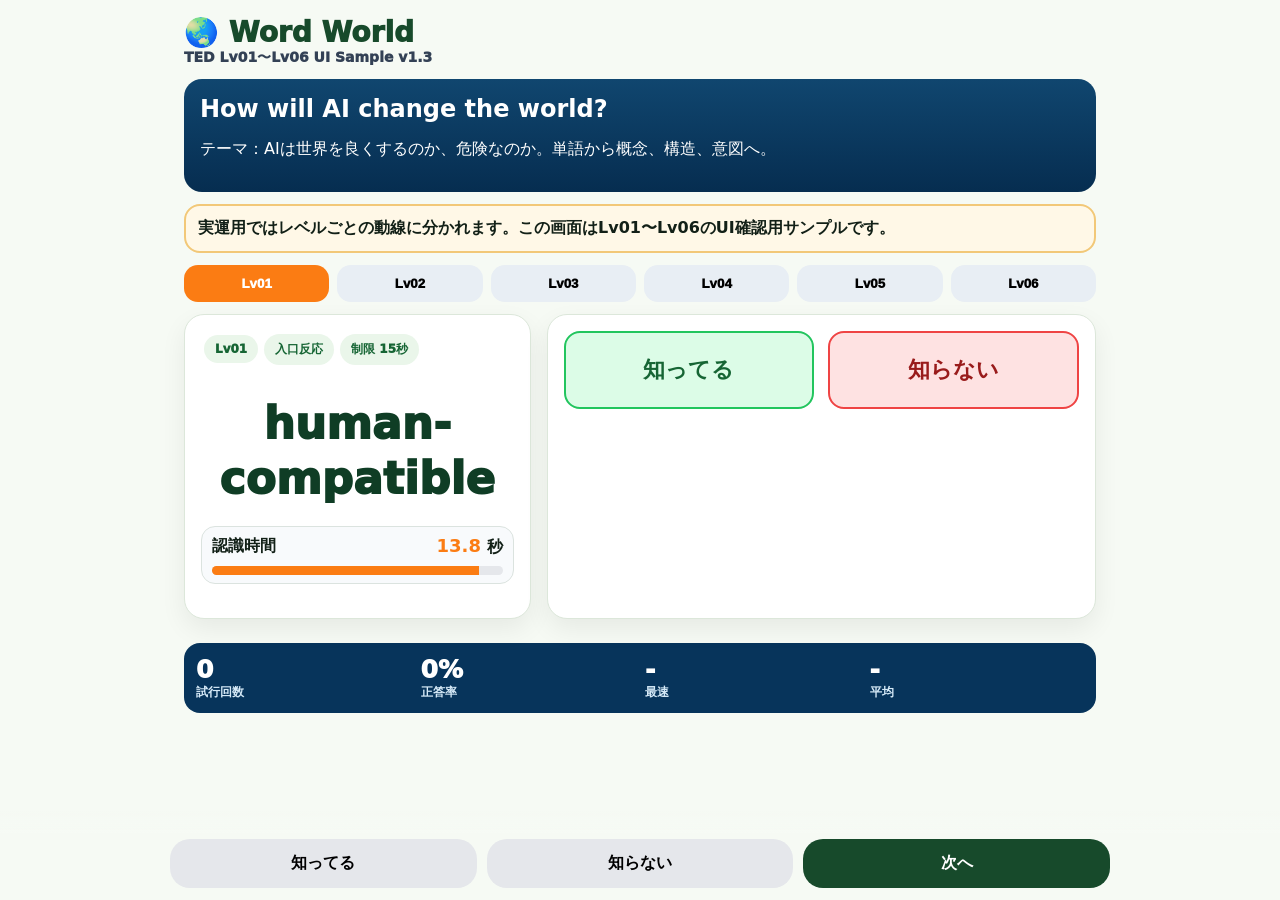
==== index.html @ 96c0c327 "Add files via upload" ====
<!doctype html>
<html lang="ja">
<head>
<meta charset="utf-8"><meta name="viewport" content="width=device-width,initial-scale=1">
<title>Word World TED UI v1.3</title>
<style>
*{box-sizing:border-box}body{margin:0;background:#f6faf4;color:#122017;font-family:system-ui,-apple-system,"Segoe UI",sans-serif}.app{max-width:940px;margin:auto;padding:16px 14px 90px}.logo{font-size:28px;font-weight:1000;color:#174a2b}.logo small{display:block;font-size:14px;color:#334155}.source{background:linear-gradient(#10466f,#062d50);color:white;border-radius:18px;padding:16px;margin:12px 0}.source h1{margin:0;font-size:24px}.route{background:#fff8e7;border:2px solid #f2c878;border-radius:16px;padding:12px;margin:12px 0;font-weight:900}.tabs{display:grid;grid-template-columns:repeat(6,1fr);gap:8px}.tab{border:0;border-radius:14px;padding:11px 4px;background:#e8eef4;font-weight:1000}.active{background:#fb7c13!important;color:white}.main{display:grid;grid-template-columns:38% 1fr;gap:16px}.card{background:white;border:1px solid #dce7da;border-radius:20px;padding:16px;margin:12px 0;box-shadow:0 10px 26px #0001}.badge{display:inline-block;border-radius:999px;background:#eaf6ea;color:#166534;padding:7px 11px;font-weight:1000;font-size:12px;margin:3px}.prompt{font-size:25px;font-weight:1000;line-height:1.25;color:#0f3d25;white-space:pre-line}.prompt.lv1{font-size:44px;text-align:center;margin:28px 0 20px}.question{font-size:22px;font-weight:1000;margin:10px 0}.question.hiddenTitle{display:none}.timer{background:#f8fafc;border:1px solid #dbe3df;border-radius:14px;padding:10px;margin-top:12px}.timer.lv1{max-width:360px;margin:0 auto 18px;padding:8px 10px}.timerTop{display:flex;justify-content:space-between;align-items:center;font-weight:1000}.timerTop b{font-size:22px;color:#fb7c13}.timer.lv1 .timerTop b{font-size:18px}.barOut{height:9px;background:#e5e7eb;border-radius:999px;overflow:hidden;margin-top:8px}.bar{height:100%;width:100%;background:#fb7c13}.choices{display:grid;gap:10px}.choices.lv1{grid-template-columns:1fr 1fr;gap:14px}.choice{border:2px solid #d8e7f7;border-radius:16px;background:#f8fbff;padding:14px;text-align:left;font-size:17px;font-weight:1000}.choices.lv1 .choice{text-align:center;font-size:22px;padding:22px}.choice.known{background:#dcfce7;border-color:#22c55e;color:#166534}.choice.unknown{background:#fee2e2;border-color:#ef4444;color:#991b1b}.correct{background:#dcfce7!important;border-color:#22c55e!important;color:#166534}.wrong{background:#fee2e2!important;border-color:#ef4444!important;color:#991b1b}.timeout{background:#fff7ed!important;border-color:#f97316!important;color:#9a3412!important}.arrow{text-align:center;background:#f8fff9;border:1px solid #cfe8d2;border-radius:16px;padding:14px;font-size:20px;font-weight:1000;margin-top:10px}.note{background:#fff8e7;border:2px solid #f2c878;border-radius:16px;padding:12px;font-weight:900;margin-top:10px}.unknownReasons{display:none;grid-template-columns:1fr;gap:8px;margin-top:10px}.unknownReasons.show{display:grid}.reasonBtn{border:2px solid #f2c878;border-radius:14px;background:#fff8e7;padding:11px;text-align:left;font-weight:1000}.result{display:none}.show{display:block}.dash{display:grid;grid-template-columns:repeat(4,1fr);gap:10px;background:#07345b;color:white;border-radius:16px;padding:12px;margin-top:12px}.big{font-size:25px;font-weight:1000}.lbl{font-size:12px;color:#d5e9f7;font-weight:900}.footer{position:fixed;bottom:0;left:0;right:0;background:linear-gradient(transparent,#f6faf4 25%);padding:28px 14px 12px}.nav{max-width:940px;margin:auto;display:grid;grid-template-columns:1fr 1fr 1fr;gap:10px}.nav button{border:0;border-radius:20px;padding:14px;font-weight:1000;font-size:16px}.primary{background:#174a2b;color:white}.secondary{background:#e5e7eb}@media(max-width:720px){.main{grid-template-columns:1fr}.tabs{grid-template-columns:repeat(3,1fr)}.dash{grid-template-columns:repeat(2,1fr)}.prompt.lv1{font-size:36px}.choices.lv1{grid-template-columns:1fr}}
</style></head><body><div class="app">
<div class="logo">🌏 Word World<small>TED Lv01〜Lv06 UI Sample v1.3</small></div>
<section class="source"><h1 id="title"></h1><p>テーマ：AIは世界を良くするのか、危険なのか。単語から概念、構造、意図へ。</p></section>
<div class="route">実運用ではレベルごとの動線に分かれます。この画面はLv01〜Lv06のUI確認用サンプルです。</div>
<div class="tabs" id="tabs"></div>
<div class="main">
<section class="card"><div id="levelBadge"></div><div class="prompt" id="prompt"></div><div class="timer" id="timerBox"><div class="timerTop"><span>認識時間</span><span><b id="remain">15.0</b> 秒</span></div><div class="barOut"><div class="bar" id="bar"></div></div></div></section>
<section class="card"><div class="question" id="question"></div><div class="choices" id="choices"></div><div class="unknownReasons" id="unknownReasons"><button class="reasonBtn" data-reason="first_seen">見たことない</button><button class="reasonBtn" data-reason="forgotten">忘れた</button><button class="reasonBtn" data-reason="misunderstood">勘違いした</button><button class="reasonBtn" data-reason="no_memory">覚えた記憶がない</button><button class="reasonBtn" data-reason="context_unknown">文だと分からない</button></div><div class="result" id="result"><div class="arrow" id="arrow"></div><div class="note" id="note"></div></div></section>
</div>
<div class="dash"><div><div class="big" id="attempts">0</div><div class="lbl">試行回数</div></div><div><div class="big" id="rate">0%</div><div class="lbl">正答率</div></div><div><div class="big" id="best">-</div><div class="lbl">最速</div></div><div><div class="big" id="avg">-</div><div class="lbl">平均</div></div></div></div>
<div class="footer"><div class="nav"><button class="secondary" id="known">知ってる</button><button class="secondary" id="unknown">知らない</button><button class="primary" id="next">次へ</button></div></div>
<script>
let DATA,lv=0,logs=[],timer=null,t0=0,limit=15,lastUnknownAttempt=null;const E=x=>document.getElementById(x);
fetch('ted_lv_sample.json',{cache:'no-store'}).then(r=>r.json()).then(d=>{DATA=d;logs=JSON.parse(localStorage.ww_ted_logs_v13||'[]');init();render();dash()});
function init(){E('title').textContent=DATA.title;DATA.levels.forEach((x,i)=>{let b=document.createElement('button');b.className='tab';b.textContent=x.level;b.onclick=()=>{lv=i;render()};E('tabs').appendChild(b)});E('next').onclick=()=>{lv=(lv+1)%DATA.levels.length;render()};E('known').onclick=()=>quickKnown();E('unknown').onclick=()=>quickUnknown();document.querySelectorAll('.reasonBtn').forEach(b=>b.onclick=()=>setUnknownReason(b.dataset.reason,b.textContent))}
function itemKey(){let x=DATA.levels[lv];return x.level+'::'+x.prompt}
function attemptCountForCurrent(){let k=itemKey();return logs.filter(x=>x.itemKey===k).length}
function render(){let x=DATA.levels[lv],isLv1=x.level==='Lv01';[...document.querySelectorAll('.tab')].forEach((b,i)=>b.classList.toggle('active',i===lv));E('levelBadge').innerHTML='<span class="badge">'+x.level+'</span><span class="badge">'+x.name+'</span><span class="badge">制限 '+x.targetSec+'秒</span>';E('prompt').textContent=x.prompt;E('prompt').classList.toggle('lv1',isLv1);E('timerBox').classList.toggle('lv1',isLv1);E('question').textContent=x.question;E('question').classList.toggle('hiddenTitle',isLv1);E('choices').innerHTML='';E('choices').classList.toggle('lv1',isLv1);E('unknownReasons').classList.remove('show');x.choices.forEach(c=>{let b=document.createElement('button');b.className='choice';if(isLv1&&c==='知ってる')b.classList.add('known');if(isLv1&&c==='知らない')b.classList.add('unknown');b.textContent=c;b.onclick=()=>choose(c,b);E('choices').appendChild(b)});E('result').classList.remove('show');start()}
function start(){if(timer)clearInterval(timer);t0=Date.now();limit=DATA.levels[lv].targetSec||15;timer=setInterval(()=>{let s=(Date.now()-t0)/1000,r=Math.max(0,limit-s),p=Math.max(0,r/limit*100);E('remain').textContent=r.toFixed(1);E('bar').style.width=p+'%';E('bar').style.background=p>50?'#fb7c13':p>20?'#facc15':'#ef4444';if(r<=0)clearInterval(timer)},100)}
function finish(){let s=(Date.now()-t0)/1000;if(timer)clearInterval(timer);return +s.toFixed(2)}
function quickKnown(){choose('知ってる', [...E('choices').children].find(b=>b.textContent==='知ってる') || E('known'))}
function quickUnknown(){choose('知らない', [...E('choices').children].find(b=>b.textContent==='知らない') || E('unknown'))}
function choose(c,btn){let x=DATA.levels[lv],sec=finish(),n=attemptCountForCurrent()+1,isUnknown=c==='知らない',ok=c===x.answer,timeout=sec>x.targetSec;if(btn&&btn.classList){btn.classList.add(isUnknown?'wrong':'correct')}[...E('choices').children].forEach(b=>b.disabled=true);if(isUnknown){let rec={itemKey:itemKey(),attemptNumber:n,level:x.level,response:'unknown',unknownFlag:true,unknownType:n===1?'baseline':'needs_reason',responseTimeSec:sec,timestamp:new Date().toISOString(),prompt:x.prompt};logs.push(rec);lastUnknownAttempt=logs.length-1;E('arrow').textContent='未学習として記録しました。';if(n===1){E('note').textContent='ここから覚えていきましょう。'}else{E('note').textContent='理由を選んでください。';E('unknownReasons').classList.add('show')}E('result').classList.add('show');save();dash();return}
[...E('choices').children].forEach(b=>{if(b.textContent===x.answer)b.classList.add('correct')});if(timeout){btn.classList.add('timeout')}else if(!ok){btn.classList.add('wrong')}else{btn.classList.add('correct')}let finalOk=ok&&!timeout;logs.push({itemKey:itemKey(),attemptNumber:n,level:x.level,response:c,accuracy:finalOk,rawAccuracy:ok,timeout:timeout,responseTimeSec:sec,timestamp:new Date().toISOString(),prompt:x.prompt});E('arrow').textContent=x.arrow;E('note').textContent=timeout?'もう一歩。 タイムリミット以内に瞬間的に反応する。':(ok?'OK。 '+x.note:'もう一歩。 '+x.note);E('result').classList.add('show');save();dash()}
function setUnknownReason(code,label){if(lastUnknownAttempt!==null){logs[lastUnknownAttempt].unknownType=code;logs[lastUnknownAttempt].unknownReasonLabel=label;save()}E('unknownReasons').classList.remove('show');E('note').textContent='「'+label+'」として記録しました。';dash()}
function save(){localStorage.ww_ted_logs_v13=JSON.stringify(logs)}
function dash(){let judged=logs.filter(x=>'accuracy'in x),acc=judged.filter(x=>x.accuracy===true).length,ts=logs.map(x=>x.responseTimeSec).filter(x=>typeof x==='number');E('attempts').textContent=logs.length;E('rate').textContent=judged.length?Math.round(acc/judged.length*100)+'%':'0%';E('best').textContent=ts.length?Math.min(...ts).toFixed(2)+'秒':'-';E('avg').textContent=ts.length?(ts.reduce((a,b)=>a+b,0)/ts.length).toFixed(2)+'秒':'-'}
</script></body></html>
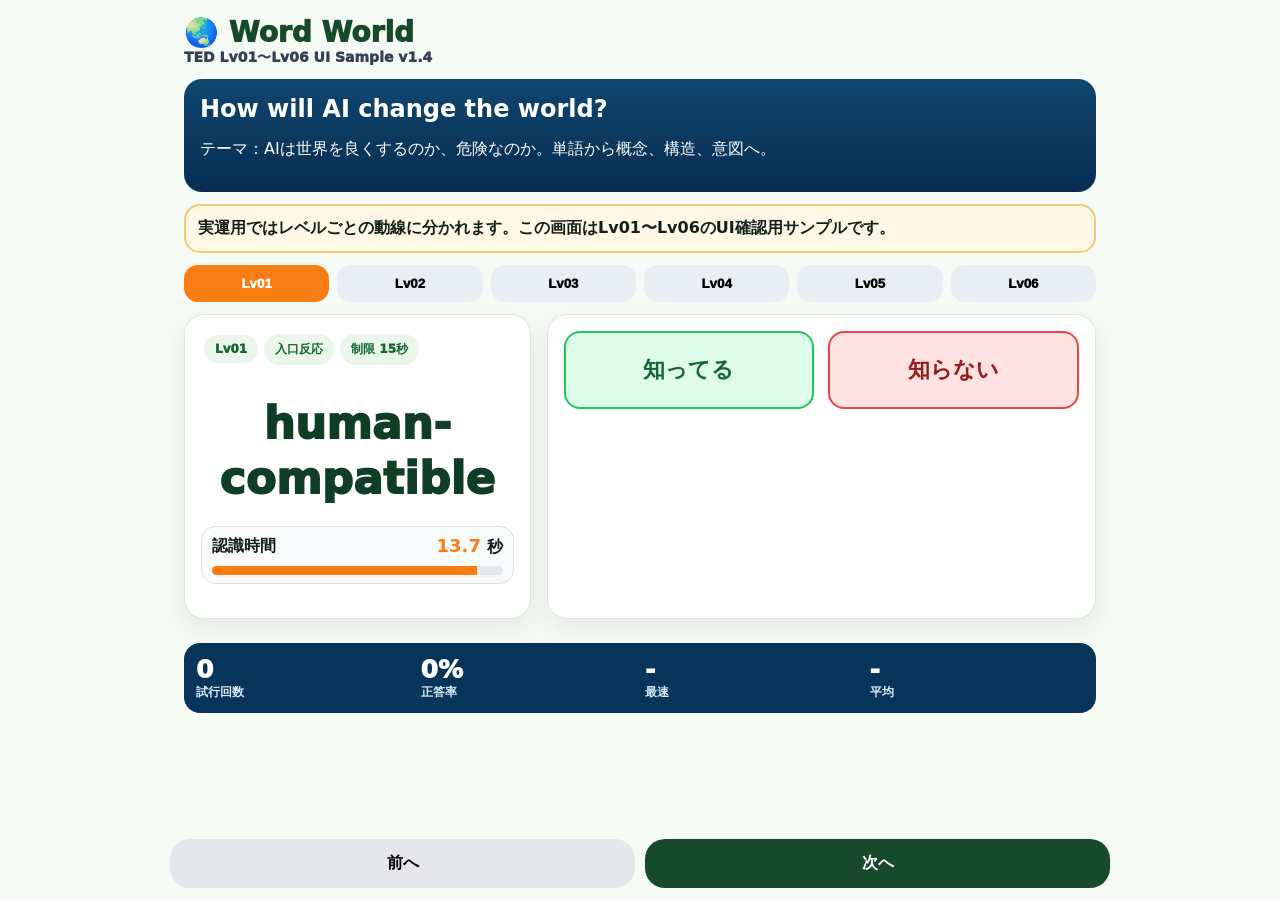
==== commit e1fb6ee9: "Add files via upload" ====
--- a/index.html
+++ b/index.html
@@ -2,11 +2,11 @@
 <html lang="ja">
 <head>
 <meta charset="utf-8"><meta name="viewport" content="width=device-width,initial-scale=1">
-<title>Word World TED UI v1.3</title>
+<title>Word World TED UI v1.4</title>
 <style>
-*{box-sizing:border-box}body{margin:0;background:#f6faf4;color:#122017;font-family:system-ui,-apple-system,"Segoe UI",sans-serif}.app{max-width:940px;margin:auto;padding:16px 14px 90px}.logo{font-size:28px;font-weight:1000;color:#174a2b}.logo small{display:block;font-size:14px;color:#334155}.source{background:linear-gradient(#10466f,#062d50);color:white;border-radius:18px;padding:16px;margin:12px 0}.source h1{margin:0;font-size:24px}.route{background:#fff8e7;border:2px solid #f2c878;border-radius:16px;padding:12px;margin:12px 0;font-weight:900}.tabs{display:grid;grid-template-columns:repeat(6,1fr);gap:8px}.tab{border:0;border-radius:14px;padding:11px 4px;background:#e8eef4;font-weight:1000}.active{background:#fb7c13!important;color:white}.main{display:grid;grid-template-columns:38% 1fr;gap:16px}.card{background:white;border:1px solid #dce7da;border-radius:20px;padding:16px;margin:12px 0;box-shadow:0 10px 26px #0001}.badge{display:inline-block;border-radius:999px;background:#eaf6ea;color:#166534;padding:7px 11px;font-weight:1000;font-size:12px;margin:3px}.prompt{font-size:25px;font-weight:1000;line-height:1.25;color:#0f3d25;white-space:pre-line}.prompt.lv1{font-size:44px;text-align:center;margin:28px 0 20px}.question{font-size:22px;font-weight:1000;margin:10px 0}.question.hiddenTitle{display:none}.timer{background:#f8fafc;border:1px solid #dbe3df;border-radius:14px;padding:10px;margin-top:12px}.timer.lv1{max-width:360px;margin:0 auto 18px;padding:8px 10px}.timerTop{display:flex;justify-content:space-between;align-items:center;font-weight:1000}.timerTop b{font-size:22px;color:#fb7c13}.timer.lv1 .timerTop b{font-size:18px}.barOut{height:9px;background:#e5e7eb;border-radius:999px;overflow:hidden;margin-top:8px}.bar{height:100%;width:100%;background:#fb7c13}.choices{display:grid;gap:10px}.choices.lv1{grid-template-columns:1fr 1fr;gap:14px}.choice{border:2px solid #d8e7f7;border-radius:16px;background:#f8fbff;padding:14px;text-align:left;font-size:17px;font-weight:1000}.choices.lv1 .choice{text-align:center;font-size:22px;padding:22px}.choice.known{background:#dcfce7;border-color:#22c55e;color:#166534}.choice.unknown{background:#fee2e2;border-color:#ef4444;color:#991b1b}.correct{background:#dcfce7!important;border-color:#22c55e!important;color:#166534}.wrong{background:#fee2e2!important;border-color:#ef4444!important;color:#991b1b}.timeout{background:#fff7ed!important;border-color:#f97316!important;color:#9a3412!important}.arrow{text-align:center;background:#f8fff9;border:1px solid #cfe8d2;border-radius:16px;padding:14px;font-size:20px;font-weight:1000;margin-top:10px}.note{background:#fff8e7;border:2px solid #f2c878;border-radius:16px;padding:12px;font-weight:900;margin-top:10px}.unknownReasons{display:none;grid-template-columns:1fr;gap:8px;margin-top:10px}.unknownReasons.show{display:grid}.reasonBtn{border:2px solid #f2c878;border-radius:14px;background:#fff8e7;padding:11px;text-align:left;font-weight:1000}.result{display:none}.show{display:block}.dash{display:grid;grid-template-columns:repeat(4,1fr);gap:10px;background:#07345b;color:white;border-radius:16px;padding:12px;margin-top:12px}.big{font-size:25px;font-weight:1000}.lbl{font-size:12px;color:#d5e9f7;font-weight:900}.footer{position:fixed;bottom:0;left:0;right:0;background:linear-gradient(transparent,#f6faf4 25%);padding:28px 14px 12px}.nav{max-width:940px;margin:auto;display:grid;grid-template-columns:1fr 1fr 1fr;gap:10px}.nav button{border:0;border-radius:20px;padding:14px;font-weight:1000;font-size:16px}.primary{background:#174a2b;color:white}.secondary{background:#e5e7eb}@media(max-width:720px){.main{grid-template-columns:1fr}.tabs{grid-template-columns:repeat(3,1fr)}.dash{grid-template-columns:repeat(2,1fr)}.prompt.lv1{font-size:36px}.choices.lv1{grid-template-columns:1fr}}
+*{box-sizing:border-box}body{margin:0;background:#f6faf4;color:#122017;font-family:system-ui,-apple-system,"Segoe UI",sans-serif}.app{max-width:940px;margin:auto;padding:16px 14px 90px}.logo{font-size:28px;font-weight:1000;color:#174a2b}.logo small{display:block;font-size:14px;color:#334155}.source{background:linear-gradient(#10466f,#062d50);color:white;border-radius:18px;padding:16px;margin:12px 0}.source h1{margin:0;font-size:24px}.route{background:#fff8e7;border:2px solid #f2c878;border-radius:16px;padding:12px;margin:12px 0;font-weight:900}.tabs{display:grid;grid-template-columns:repeat(6,1fr);gap:8px}.tab{border:0;border-radius:14px;padding:11px 4px;background:#e8eef4;font-weight:1000}.active{background:#fb7c13!important;color:white}.main{display:grid;grid-template-columns:38% 1fr;gap:16px}.card{background:white;border:1px solid #dce7da;border-radius:20px;padding:16px;margin:12px 0;box-shadow:0 10px 26px #0001}.badge{display:inline-block;border-radius:999px;background:#eaf6ea;color:#166534;padding:7px 11px;font-weight:1000;font-size:12px;margin:3px}.prompt{font-size:25px;font-weight:1000;line-height:1.25;color:#0f3d25;white-space:pre-line}.prompt.lv1{font-size:44px;text-align:center;margin:28px 0 20px}.question{font-size:22px;font-weight:1000;margin:10px 0}.question.hiddenTitle{display:none}.timer{background:#f8fafc;border:1px solid #dbe3df;border-radius:14px;padding:10px;margin-top:12px}.timer.lv1{max-width:360px;margin:0 auto 18px;padding:8px 10px}.timerTop{display:flex;justify-content:space-between;align-items:center;font-weight:1000}.timerTop b{font-size:22px;color:#fb7c13}.timer.lv1 .timerTop b{font-size:18px}.barOut{height:9px;background:#e5e7eb;border-radius:999px;overflow:hidden;margin-top:8px}.bar{height:100%;width:100%;background:#fb7c13}.choices{display:grid;gap:10px}.choices.lv1{grid-template-columns:1fr 1fr;gap:14px}.choice{border:2px solid #d8e7f7;border-radius:16px;background:#f8fbff;padding:14px;text-align:left;font-size:17px;font-weight:1000}.choices.lv1 .choice{text-align:center;font-size:22px;padding:22px}.choice.known{background:#dcfce7;border-color:#22c55e;color:#166534}.choice.unknown{background:#fee2e2;border-color:#ef4444;color:#991b1b}.correct{background:#dcfce7!important;border-color:#22c55e!important;color:#166534}.wrong{background:#fee2e2!important;border-color:#ef4444!important;color:#991b1b}.timeout{background:#fff7ed!important;border-color:#f97316!important;color:#9a3412!important}.arrow{text-align:center;background:#f8fff9;border:1px solid #cfe8d2;border-radius:16px;padding:14px;font-size:20px;font-weight:1000;margin-top:10px}.note{background:#fff8e7;border:2px solid #f2c878;border-radius:16px;padding:12px;font-weight:900;margin-top:10px}.unknownReasons{display:none;grid-template-columns:1fr;gap:8px;margin-top:10px}.unknownReasons.show{display:grid}.reasonBtn{border:2px solid #f2c878;border-radius:14px;background:#fff8e7;padding:11px;text-align:left;font-weight:1000}.result{display:none}.show{display:block}.dash{display:grid;grid-template-columns:repeat(4,1fr);gap:10px;background:#07345b;color:white;border-radius:16px;padding:12px;margin-top:12px}.big{font-size:25px;font-weight:1000}.lbl{font-size:12px;color:#d5e9f7;font-weight:900}.footer{position:fixed;bottom:0;left:0;right:0;background:linear-gradient(transparent,#f6faf4 25%);padding:28px 14px 12px}.nav{max-width:940px;margin:auto;display:grid;grid-template-columns:1fr 1fr;gap:10px}.nav button{border:0;border-radius:20px;padding:14px;font-weight:1000;font-size:16px}.primary{background:#174a2b;color:white}.secondary{background:#e5e7eb}@media(max-width:720px){.main{grid-template-columns:1fr}.tabs{grid-template-columns:repeat(3,1fr)}.dash{grid-template-columns:repeat(2,1fr)}.prompt.lv1{font-size:36px}.choices.lv1{grid-template-columns:1fr}}
 </style></head><body><div class="app">
-<div class="logo">🌏 Word World<small>TED Lv01〜Lv06 UI Sample v1.3</small></div>
+<div class="logo">🌏 Word World<small>TED Lv01〜Lv06 UI Sample v1.4</small></div>
 <section class="source"><h1 id="title"></h1><p>テーマ：AIは世界を良くするのか、危険なのか。単語から概念、構造、意図へ。</p></section>
 <div class="route">実運用ではレベルごとの動線に分かれます。この画面はLv01〜Lv06のUI確認用サンプルです。</div>
 <div class="tabs" id="tabs"></div>
@@ -15,11 +15,11 @@
 <section class="card"><div class="question" id="question"></div><div class="choices" id="choices"></div><div class="unknownReasons" id="unknownReasons"><button class="reasonBtn" data-reason="first_seen">見たことない</button><button class="reasonBtn" data-reason="forgotten">忘れた</button><button class="reasonBtn" data-reason="misunderstood">勘違いした</button><button class="reasonBtn" data-reason="no_memory">覚えた記憶がない</button><button class="reasonBtn" data-reason="context_unknown">文だと分からない</button></div><div class="result" id="result"><div class="arrow" id="arrow"></div><div class="note" id="note"></div></div></section>
 </div>
 <div class="dash"><div><div class="big" id="attempts">0</div><div class="lbl">試行回数</div></div><div><div class="big" id="rate">0%</div><div class="lbl">正答率</div></div><div><div class="big" id="best">-</div><div class="lbl">最速</div></div><div><div class="big" id="avg">-</div><div class="lbl">平均</div></div></div></div>
-<div class="footer"><div class="nav"><button class="secondary" id="known">知ってる</button><button class="secondary" id="unknown">知らない</button><button class="primary" id="next">次へ</button></div></div>
+<div class="footer"><div class="nav"><button class="secondary" id="prev">前へ</button><button class="primary" id="next">次へ</button></div></div>
 <script>
 let DATA,lv=0,logs=[],timer=null,t0=0,limit=15,lastUnknownAttempt=null;const E=x=>document.getElementById(x);
 fetch('ted_lv_sample.json',{cache:'no-store'}).then(r=>r.json()).then(d=>{DATA=d;logs=JSON.parse(localStorage.ww_ted_logs_v13||'[]');init();render();dash()});
-function init(){E('title').textContent=DATA.title;DATA.levels.forEach((x,i)=>{let b=document.createElement('button');b.className='tab';b.textContent=x.level;b.onclick=()=>{lv=i;render()};E('tabs').appendChild(b)});E('next').onclick=()=>{lv=(lv+1)%DATA.levels.length;render()};E('known').onclick=()=>quickKnown();E('unknown').onclick=()=>quickUnknown();document.querySelectorAll('.reasonBtn').forEach(b=>b.onclick=()=>setUnknownReason(b.dataset.reason,b.textContent))}
+function init(){E('title').textContent=DATA.title;DATA.levels.forEach((x,i)=>{let b=document.createElement('button');b.className='tab';b.textContent=x.level;b.onclick=()=>{lv=i;render()};E('tabs').appendChild(b)});E('next').onclick=()=>{lv=(lv+1)%DATA.levels.length;render()};E('prev').onclick=()=>{lv=(lv-1+DATA.levels.length)%DATA.levels.length;render()};document.querySelectorAll('.reasonBtn').forEach(b=>b.onclick=()=>setUnknownReason(b.dataset.reason,b.textContent))}
 function itemKey(){let x=DATA.levels[lv];return x.level+'::'+x.prompt}
 function attemptCountForCurrent(){let k=itemKey();return logs.filter(x=>x.itemKey===k).length}
 function render(){let x=DATA.levels[lv],isLv1=x.level==='Lv01';[...document.querySelectorAll('.tab')].forEach((b,i)=>b.classList.toggle('active',i===lv));E('levelBadge').innerHTML='<span class="badge">'+x.level+'</span><span class="badge">'+x.name+'</span><span class="badge">制限 '+x.targetSec+'秒</span>';E('prompt').textContent=x.prompt;E('prompt').classList.toggle('lv1',isLv1);E('timerBox').classList.toggle('lv1',isLv1);E('question').textContent=x.question;E('question').classList.toggle('hiddenTitle',isLv1);E('choices').innerHTML='';E('choices').classList.toggle('lv1',isLv1);E('unknownReasons').classList.remove('show');x.choices.forEach(c=>{let b=document.createElement('button');b.className='choice';if(isLv1&&c==='知ってる')b.classList.add('known');if(isLv1&&c==='知らない')b.classList.add('unknown');b.textContent=c;b.onclick=()=>choose(c,b);E('choices').appendChild(b)});E('result').classList.remove('show');start()}
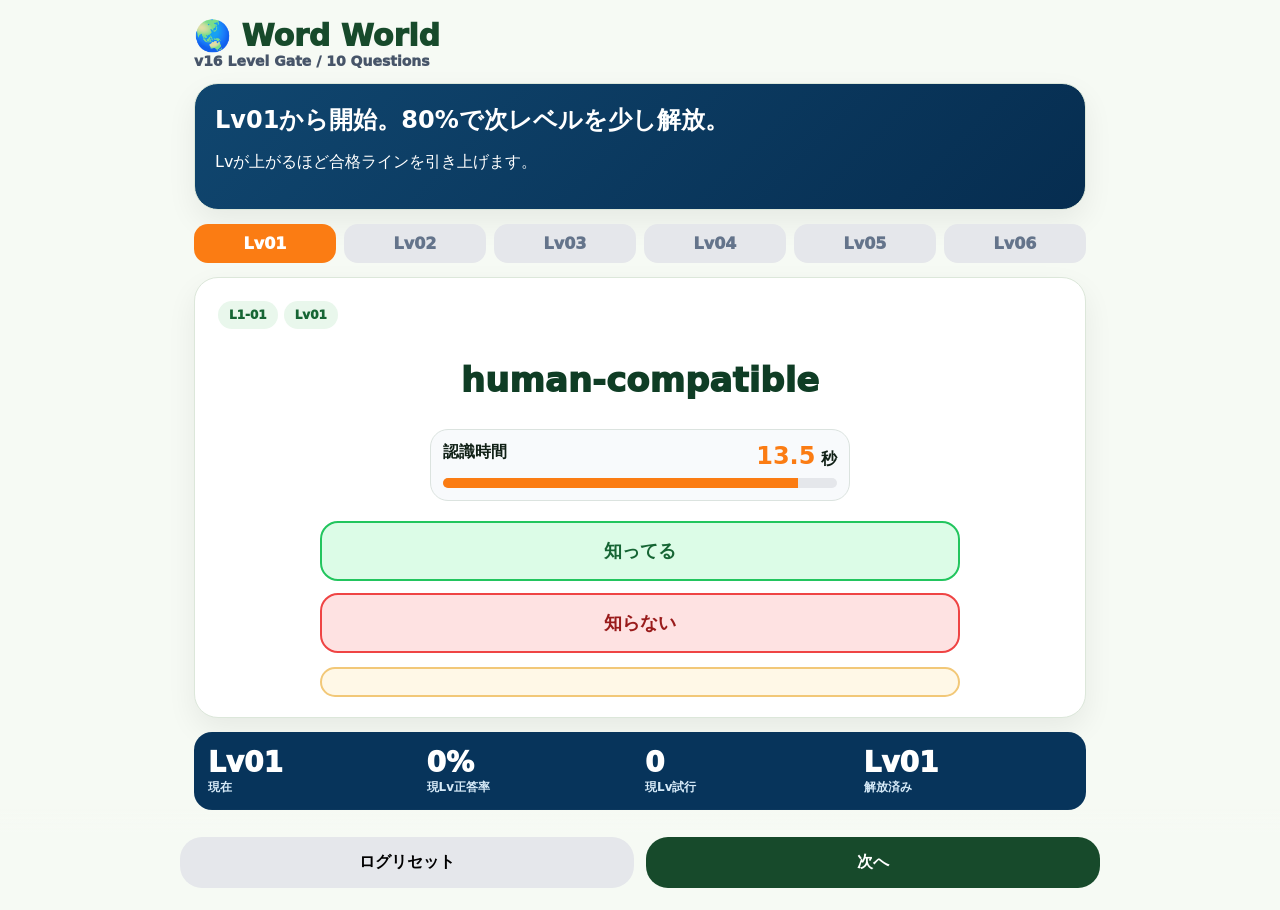
==== commit bfbbaf75: "Add files via upload" ====
--- a/index.html
+++ b/index.html
@@ -1,35 +1,36 @@
-<!doctype html>
-<html lang="ja">
-<head>
-<meta charset="utf-8"><meta name="viewport" content="width=device-width,initial-scale=1">
-<title>Word World TED UI v1.4</title>
+<!doctype html><html lang="ja"><head><meta charset="utf-8"><meta name="viewport" content="width=device-width,initial-scale=1">
+<title>Word World v16 Level Gate</title>
 <style>
-*{box-sizing:border-box}body{margin:0;background:#f6faf4;color:#122017;font-family:system-ui,-apple-system,"Segoe UI",sans-serif}.app{max-width:940px;margin:auto;padding:16px 14px 90px}.logo{font-size:28px;font-weight:1000;color:#174a2b}.logo small{display:block;font-size:14px;color:#334155}.source{background:linear-gradient(#10466f,#062d50);color:white;border-radius:18px;padding:16px;margin:12px 0}.source h1{margin:0;font-size:24px}.route{background:#fff8e7;border:2px solid #f2c878;border-radius:16px;padding:12px;margin:12px 0;font-weight:900}.tabs{display:grid;grid-template-columns:repeat(6,1fr);gap:8px}.tab{border:0;border-radius:14px;padding:11px 4px;background:#e8eef4;font-weight:1000}.active{background:#fb7c13!important;color:white}.main{display:grid;grid-template-columns:38% 1fr;gap:16px}.card{background:white;border:1px solid #dce7da;border-radius:20px;padding:16px;margin:12px 0;box-shadow:0 10px 26px #0001}.badge{display:inline-block;border-radius:999px;background:#eaf6ea;color:#166534;padding:7px 11px;font-weight:1000;font-size:12px;margin:3px}.prompt{font-size:25px;font-weight:1000;line-height:1.25;color:#0f3d25;white-space:pre-line}.prompt.lv1{font-size:44px;text-align:center;margin:28px 0 20px}.question{font-size:22px;font-weight:1000;margin:10px 0}.question.hiddenTitle{display:none}.timer{background:#f8fafc;border:1px solid #dbe3df;border-radius:14px;padding:10px;margin-top:12px}.timer.lv1{max-width:360px;margin:0 auto 18px;padding:8px 10px}.timerTop{display:flex;justify-content:space-between;align-items:center;font-weight:1000}.timerTop b{font-size:22px;color:#fb7c13}.timer.lv1 .timerTop b{font-size:18px}.barOut{height:9px;background:#e5e7eb;border-radius:999px;overflow:hidden;margin-top:8px}.bar{height:100%;width:100%;background:#fb7c13}.choices{display:grid;gap:10px}.choices.lv1{grid-template-columns:1fr 1fr;gap:14px}.choice{border:2px solid #d8e7f7;border-radius:16px;background:#f8fbff;padding:14px;text-align:left;font-size:17px;font-weight:1000}.choices.lv1 .choice{text-align:center;font-size:22px;padding:22px}.choice.known{background:#dcfce7;border-color:#22c55e;color:#166534}.choice.unknown{background:#fee2e2;border-color:#ef4444;color:#991b1b}.correct{background:#dcfce7!important;border-color:#22c55e!important;color:#166534}.wrong{background:#fee2e2!important;border-color:#ef4444!important;color:#991b1b}.timeout{background:#fff7ed!important;border-color:#f97316!important;color:#9a3412!important}.arrow{text-align:center;background:#f8fff9;border:1px solid #cfe8d2;border-radius:16px;padding:14px;font-size:20px;font-weight:1000;margin-top:10px}.note{background:#fff8e7;border:2px solid #f2c878;border-radius:16px;padding:12px;font-weight:900;margin-top:10px}.unknownReasons{display:none;grid-template-columns:1fr;gap:8px;margin-top:10px}.unknownReasons.show{display:grid}.reasonBtn{border:2px solid #f2c878;border-radius:14px;background:#fff8e7;padding:11px;text-align:left;font-weight:1000}.result{display:none}.show{display:block}.dash{display:grid;grid-template-columns:repeat(4,1fr);gap:10px;background:#07345b;color:white;border-radius:16px;padding:12px;margin-top:12px}.big{font-size:25px;font-weight:1000}.lbl{font-size:12px;color:#d5e9f7;font-weight:900}.footer{position:fixed;bottom:0;left:0;right:0;background:linear-gradient(transparent,#f6faf4 25%);padding:28px 14px 12px}.nav{max-width:940px;margin:auto;display:grid;grid-template-columns:1fr 1fr;gap:10px}.nav button{border:0;border-radius:20px;padding:14px;font-weight:1000;font-size:16px}.primary{background:#174a2b;color:white}.secondary{background:#e5e7eb}@media(max-width:720px){.main{grid-template-columns:1fr}.tabs{grid-template-columns:repeat(3,1fr)}.dash{grid-template-columns:repeat(2,1fr)}.prompt.lv1{font-size:36px}.choices.lv1{grid-template-columns:1fr}}
+*{box-sizing:border-box}body{margin:0;background:#f6faf4;color:#102016;font-family:system-ui,-apple-system,"Segoe UI",sans-serif}.app{max-width:920px;margin:auto;padding:18px 14px 100px}.logo{font-size:30px;font-weight:1000;color:#174a2b}.logo small{display:block;font-size:14px;color:#475569}.card{background:white;border:1px solid #dce7da;border-radius:24px;padding:20px;margin:14px 0;box-shadow:0 12px 30px #0001}.hero{background:linear-gradient(135deg,#10466f,#062d50);color:white}.hero h1{margin:0;font-size:24px}.pill{display:inline-block;border-radius:999px;background:#e9f7ec;color:#166534;padding:7px 11px;font-weight:1000;font-size:12px;margin:3px}.levelbar{display:grid;grid-template-columns:repeat(6,1fr);gap:8px;margin:12px 0}.level{border-radius:14px;background:#e5e7eb;padding:10px;text-align:center;font-weight:1000;color:#64748b}.level.open{background:#dcfce7;color:#166534}.level.active{background:#fb7c13;color:white}.prompt{font-size:34px;font-weight:1000;text-align:center;color:#0f3d25;margin:28px 0;line-height:1.2}.timer{max-width:420px;margin:0 auto 20px;background:#f8fafc;border:1px solid #dbe3df;border-radius:18px;padding:12px}.timerTop{display:flex;justify-content:space-between;font-weight:1000}.timerTop b{font-size:24px;color:#fb7c13}.barOut{height:10px;background:#e5e7eb;border-radius:999px;overflow:hidden;margin-top:8px}.bar{height:100%;width:100%;background:#fb7c13}.choices{display:grid;gap:12px;max-width:640px;margin:auto}.btn{border:2px solid #d8e7f7;border-radius:18px;background:#f8fbff;padding:16px;font-size:18px;font-weight:1000;text-align:left}.known{background:#dcfce7;border-color:#22c55e;color:#166534;text-align:center}.unknown{background:#fee2e2;border-color:#ef4444;color:#991b1b;text-align:center}.correct{background:#dcfce7!important;border-color:#22c55e!important}.wrong{background:#fee2e2!important;border-color:#ef4444!important}.timeout{background:#fff7ed!important;border-color:#f97316!important;color:#9a3412!important}.note{max-width:640px;margin:14px auto 0;background:#fff8e7;border:2px solid #f2c878;border-radius:18px;padding:13px;font-weight:900}.dash{display:grid;grid-template-columns:repeat(4,1fr);gap:10px;background:#07345b;color:white;border-radius:18px;padding:14px}.big{font-size:28px;font-weight:1000}.lbl{font-size:12px;color:#d5e9f7;font-weight:900}.modal{display:none;position:fixed;inset:0;background:#0008;align-items:center;justify-content:center;padding:18px;z-index:10}.modal.show{display:flex}.box{background:white;border-radius:24px;max-width:520px;width:100%;padding:20px}.reason{display:block;width:100%;border:2px solid #d8e7f7;background:#f8fbff;border-radius:16px;padding:14px;margin:8px 0;text-align:left;font-weight:1000}.footer{position:fixed;bottom:0;left:0;right:0;background:linear-gradient(transparent,#f6faf4 25%);padding:28px 14px 12px}.nav{max-width:920px;margin:auto;display:grid;grid-template-columns:1fr 1fr;gap:12px}.nav button{border:0;border-radius:22px;padding:15px;font-weight:1000;font-size:16px}.secondary{background:#e5e7eb}.primary{background:#174a2b;color:white}@media(max-width:720px){.levelbar{grid-template-columns:repeat(3,1fr)}.prompt{font-size:27px}.dash{grid-template-columns:repeat(2,1fr)}}
 </style></head><body><div class="app">
-<div class="logo">🌏 Word World<small>TED Lv01〜Lv06 UI Sample v1.4</small></div>
-<section class="source"><h1 id="title"></h1><p>テーマ：AIは世界を良くするのか、危険なのか。単語から概念、構造、意図へ。</p></section>
-<div class="route">実運用ではレベルごとの動線に分かれます。この画面はLv01〜Lv06のUI確認用サンプルです。</div>
-<div class="tabs" id="tabs"></div>
-<div class="main">
-<section class="card"><div id="levelBadge"></div><div class="prompt" id="prompt"></div><div class="timer" id="timerBox"><div class="timerTop"><span>認識時間</span><span><b id="remain">15.0</b> 秒</span></div><div class="barOut"><div class="bar" id="bar"></div></div></div></section>
-<section class="card"><div class="question" id="question"></div><div class="choices" id="choices"></div><div class="unknownReasons" id="unknownReasons"><button class="reasonBtn" data-reason="first_seen">見たことない</button><button class="reasonBtn" data-reason="forgotten">忘れた</button><button class="reasonBtn" data-reason="misunderstood">勘違いした</button><button class="reasonBtn" data-reason="no_memory">覚えた記憶がない</button><button class="reasonBtn" data-reason="context_unknown">文だと分からない</button></div><div class="result" id="result"><div class="arrow" id="arrow"></div><div class="note" id="note"></div></div></section>
+<div class="logo">🌏 Word World<small>v16 Level Gate / 10 Questions</small></div>
+<section class="card hero"><h1>Lv01から開始。80%で次レベルを少し解放。</h1><p>Lvが上がるほど合格ラインを引き上げます。</p></section>
+<div class="levelbar" id="levelbar"></div>
+<section class="card"><div id="meta"></div><div class="prompt" id="prompt"></div><div class="timer"><div class="timerTop"><span>認識時間</span><span><b id="remain">15.0</b> 秒</span></div><div class="barOut"><div class="bar" id="bar"></div></div></div><div class="choices" id="choices"></div><div class="note" id="note"></div></section>
+<div class="dash"><div><div class="big" id="curLv">Lv01</div><div class="lbl">現在</div></div><div><div class="big" id="rate">0%</div><div class="lbl">現Lv正答率</div></div><div><div class="big" id="done">0</div><div class="lbl">現Lv試行</div></div><div><div class="big" id="open">Lv01</div><div class="lbl">解放済み</div></div></div>
 </div>
-<div class="dash"><div><div class="big" id="attempts">0</div><div class="lbl">試行回数</div></div><div><div class="big" id="rate">0%</div><div class="lbl">正答率</div></div><div><div class="big" id="best">-</div><div class="lbl">最速</div></div><div><div class="big" id="avg">-</div><div class="lbl">平均</div></div></div></div>
-<div class="footer"><div class="nav"><button class="secondary" id="prev">前へ</button><button class="primary" id="next">次へ</button></div></div>
+<div class="modal" id="modal"><div class="box"><h2>知らない理由</h2><p>2回目以降なので理由も記録します。</p><button class="reason" data-r="first_seen">初めて見る</button><button class="reason" data-r="forgotten">完全に忘れていた</button><button class="reason" data-r="misunderstood">勘違いしていた</button><button class="reason" data-r="no_memory">覚えた記憶がない</button><button class="reason" data-r="context_unknown">文脈だと分からない</button></div></div>
+<div class="footer"><div class="nav"><button class="secondary" id="reset">ログリセット</button><button class="primary" id="next">次へ</button></div></div>
 <script>
-let DATA,lv=0,logs=[],timer=null,t0=0,limit=15,lastUnknownAttempt=null;const E=x=>document.getElementById(x);
-fetch('ted_lv_sample.json',{cache:'no-store'}).then(r=>r.json()).then(d=>{DATA=d;logs=JSON.parse(localStorage.ww_ted_logs_v13||'[]');init();render();dash()});
-function init(){E('title').textContent=DATA.title;DATA.levels.forEach((x,i)=>{let b=document.createElement('button');b.className='tab';b.textContent=x.level;b.onclick=()=>{lv=i;render()};E('tabs').appendChild(b)});E('next').onclick=()=>{lv=(lv+1)%DATA.levels.length;render()};E('prev').onclick=()=>{lv=(lv-1+DATA.levels.length)%DATA.levels.length;render()};document.querySelectorAll('.reasonBtn').forEach(b=>b.onclick=()=>setUnknownReason(b.dataset.reason,b.textContent))}
-function itemKey(){let x=DATA.levels[lv];return x.level+'::'+x.prompt}
-function attemptCountForCurrent(){let k=itemKey();return logs.filter(x=>x.itemKey===k).length}
-function render(){let x=DATA.levels[lv],isLv1=x.level==='Lv01';[...document.querySelectorAll('.tab')].forEach((b,i)=>b.classList.toggle('active',i===lv));E('levelBadge').innerHTML='<span class="badge">'+x.level+'</span><span class="badge">'+x.name+'</span><span class="badge">制限 '+x.targetSec+'秒</span>';E('prompt').textContent=x.prompt;E('prompt').classList.toggle('lv1',isLv1);E('timerBox').classList.toggle('lv1',isLv1);E('question').textContent=x.question;E('question').classList.toggle('hiddenTitle',isLv1);E('choices').innerHTML='';E('choices').classList.toggle('lv1',isLv1);E('unknownReasons').classList.remove('show');x.choices.forEach(c=>{let b=document.createElement('button');b.className='choice';if(isLv1&&c==='知ってる')b.classList.add('known');if(isLv1&&c==='知らない')b.classList.add('unknown');b.textContent=c;b.onclick=()=>choose(c,b);E('choices').appendChild(b)});E('result').classList.remove('show');start()}
-function start(){if(timer)clearInterval(timer);t0=Date.now();limit=DATA.levels[lv].targetSec||15;timer=setInterval(()=>{let s=(Date.now()-t0)/1000,r=Math.max(0,limit-s),p=Math.max(0,r/limit*100);E('remain').textContent=r.toFixed(1);E('bar').style.width=p+'%';E('bar').style.background=p>50?'#fb7c13':p>20?'#facc15':'#ef4444';if(r<=0)clearInterval(timer)},100)}
-function finish(){let s=(Date.now()-t0)/1000;if(timer)clearInterval(timer);return +s.toFixed(2)}
-function quickKnown(){choose('知ってる', [...E('choices').children].find(b=>b.textContent==='知ってる') || E('known'))}
-function quickUnknown(){choose('知らない', [...E('choices').children].find(b=>b.textContent==='知らない') || E('unknown'))}
-function choose(c,btn){let x=DATA.levels[lv],sec=finish(),n=attemptCountForCurrent()+1,isUnknown=c==='知らない',ok=c===x.answer,timeout=sec>x.targetSec;if(btn&&btn.classList){btn.classList.add(isUnknown?'wrong':'correct')}[...E('choices').children].forEach(b=>b.disabled=true);if(isUnknown){let rec={itemKey:itemKey(),attemptNumber:n,level:x.level,response:'unknown',unknownFlag:true,unknownType:n===1?'baseline':'needs_reason',responseTimeSec:sec,timestamp:new Date().toISOString(),prompt:x.prompt};logs.push(rec);lastUnknownAttempt=logs.length-1;E('arrow').textContent='未学習として記録しました。';if(n===1){E('note').textContent='ここから覚えていきましょう。'}else{E('note').textContent='理由を選んでください。';E('unknownReasons').classList.add('show')}E('result').classList.add('show');save();dash();return}
-[...E('choices').children].forEach(b=>{if(b.textContent===x.answer)b.classList.add('correct')});if(timeout){btn.classList.add('timeout')}else if(!ok){btn.classList.add('wrong')}else{btn.classList.add('correct')}let finalOk=ok&&!timeout;logs.push({itemKey:itemKey(),attemptNumber:n,level:x.level,response:c,accuracy:finalOk,rawAccuracy:ok,timeout:timeout,responseTimeSec:sec,timestamp:new Date().toISOString(),prompt:x.prompt});E('arrow').textContent=x.arrow;E('note').textContent=timeout?'もう一歩。 タイムリミット以内に瞬間的に反応する。':(ok?'OK。 '+x.note:'もう一歩。 '+x.note);E('result').classList.add('show');save();dash()}
-function setUnknownReason(code,label){if(lastUnknownAttempt!==null){logs[lastUnknownAttempt].unknownType=code;logs[lastUnknownAttempt].unknownReasonLabel=label;save()}E('unknownReasons').classList.remove('show');E('note').textContent='「'+label+'」として記録しました。';dash()}
-function save(){localStorage.ww_ted_logs_v13=JSON.stringify(logs)}
-function dash(){let judged=logs.filter(x=>'accuracy'in x),acc=judged.filter(x=>x.accuracy===true).length,ts=logs.map(x=>x.responseTimeSec).filter(x=>typeof x==='number');E('attempts').textContent=logs.length;E('rate').textContent=judged.length?Math.round(acc/judged.length*100)+'%':'0%';E('best').textContent=ts.length?Math.min(...ts).toFixed(2)+'秒':'-';E('avg').textContent=ts.length?(ts.reduce((a,b)=>a+b,0)/ts.length).toFixed(2)+'秒':'-'}
+let DATA,items=[],logs=[],idxByLevel={},activeLevel=1,unlocked=1,timer=null,t0=0,limit=15,pending=null;
+const E=x=>document.getElementById(x);
+fetch('items.json',{cache:'no-store'}).then(r=>r.json()).then(d=>{DATA=d;items=d.items;logs=JSON.parse(localStorage.ww16logs||'[]');unlocked=+localStorage.ww16unlocked||1;activeLevel=+localStorage.ww16active||1;bind();render();});
+function bind(){E('next').onclick=next;E('reset').onclick=()=>{localStorage.clear();logs=[];unlocked=1;activeLevel=1;render()};document.querySelectorAll('.reason').forEach(b=>b.onclick=()=>setReason(b.dataset.r,b.textContent))}
+function levelItems(l){return items.filter(x=>x.level===l)}
+function levelLogs(l){return logs.filter(x=>x.level===l)}
+function stats(l){let ls=levelLogs(l).filter(x=>'pass' in x), ok=ls.filter(x=>x.pass).length;return {n:ls.length,ok,rate:ls.length?Math.round(ok/ls.length*100):0}}
+function evaluateUnlock(){for(let l=1;l<=6;l++){let g=DATA.config.gates[String(l)],s=stats(l);if(s.n>=g.minAttempts && s.rate>=g.unlockRate && unlocked<l+1){unlocked=Math.min(6,l+1)}}localStorage.ww16unlocked=unlocked}
+function currentItem(){let arr=levelItems(activeLevel);let used=idxByLevel[activeLevel]||0;return arr[used%arr.length]}
+function renderBar(){let h='';for(let l=1;l<=6;l++){let cls='level '+(l<=unlocked?'open ':'')+(l===activeLevel?'active':'');h+=`<div class="${cls}">Lv0${l}</div>`}E('levelbar').innerHTML=h}
+function render(){evaluateUnlock();if(activeLevel>unlocked)activeLevel=unlocked;localStorage.ww16active=activeLevel;renderBar();let it=currentItem();E('meta').innerHTML=`<span class="pill">${it.id}</span><span class="pill">Lv0${it.level}</span>`;E('prompt').textContent=it.prompt;E('note').textContent='';drawChoices(it);dash();start()}
+function drawChoices(it){let box=E('choices');box.innerHTML='';if(it.type==='known'){[['known','知ってる'],['unknown','知らない']].forEach(([c,t])=>{let b=document.createElement('button');b.className='btn '+c;b.textContent=t;b.onclick=()=>answerKnown(c);box.appendChild(b)})}else{it.choices.forEach((c,i)=>{let b=document.createElement('button');b.className='btn';b.textContent=c;b.onclick=()=>answerChoice(i,b);box.appendChild(b)})}}
+function start(){if(timer)clearInterval(timer);t0=Date.now();timer=setInterval(()=>{let s=(Date.now()-t0)/1000,r=Math.max(0,limit-s),p=Math.max(0,r/limit*100);E('remain').textContent=r.toFixed(1);E('bar').style.width=p+'%';E('bar').style.background=p>50?'#fb7c13':p>20?'#facc15':'#ef4444';if(r<=0)clearInterval(timer)},100)}
+function sec(){let s=(Date.now()-t0)/1000;if(timer)clearInterval(timer);return +s.toFixed(2)}
+function attemptNo(it){return logs.filter(x=>x.itemId===it.id).length+1}
+function answerKnown(resp){let it=currentItem(),t=sec(),n=attemptNo(it);let rec={itemId:it.id,level:it.level,prompt:it.prompt,attemptNumber:n,response:resp,responseTimeSec:t,timestamp:new Date().toISOString()};if(resp==='unknown'){rec.unknownFlag=true;rec.unknownType=n===1?'baseline':'needs_reason';rec.pass=false}else{rec.pass=t<=limit}logs.push(rec);pending=logs.length-1;save();if(resp==='unknown'&&n>1){E('modal').classList.add('show');E('note').textContent='理由を選んでください。'}else{E('note').textContent=resp==='unknown'?'未学習として記録しました。ここから覚えていきましょう。':(t<=limit?'記録しました。':'もう一歩。タイムリミット以内に瞬間的に反応する。')}dash()}
+function answerChoice(i,b){let it=currentItem(),t=sec(),ok=i===it.answer,pass=ok&&t<=limit;[...E('choices').children].forEach((x,n)=>{x.disabled=true;if(n===it.answer)x.classList.add('correct')});if(!ok)b.classList.add('wrong');if(ok&&t>limit)b.classList.add('timeout');logs.push({itemId:it.id,level:it.level,prompt:it.prompt,attemptNumber:attemptNo(it),response:i,accuracy:ok,pass,responseTimeSec:t,timestamp:new Date().toISOString()});save();E('note').textContent=pass?'OK。次へ進みましょう。':(t>limit?'もう一歩。タイムリミット以内に瞬間的に反応する。':'もう一歩。');dash()}
+function setReason(code,label){if(pending!=null){logs[pending].unknownType=code;logs[pending].unknownReasonLabel=label;save()}E('modal').classList.remove('show');E('note').textContent='「'+label+'」として記録しました。'}
+function next(){idxByLevel[activeLevel]=(idxByLevel[activeLevel]||0)+1;evaluateUnlock();let s=stats(activeLevel),g=DATA.config.gates[String(activeLevel)];if(unlocked>activeLevel && s.n>=g.minAttempts && s.rate>=g.unlockRate){activeLevel++}render()}
+function save(){localStorage.ww16logs=JSON.stringify(logs);localStorage.ww16unlocked=unlocked;localStorage.ww16active=activeLevel}
+function dash(){let s=stats(activeLevel);E('curLv').textContent='Lv0'+activeLevel;E('rate').textContent=s.rate+'%';E('done').textContent=s.n;E('open').textContent='Lv0'+unlocked}
 </script></body></html>
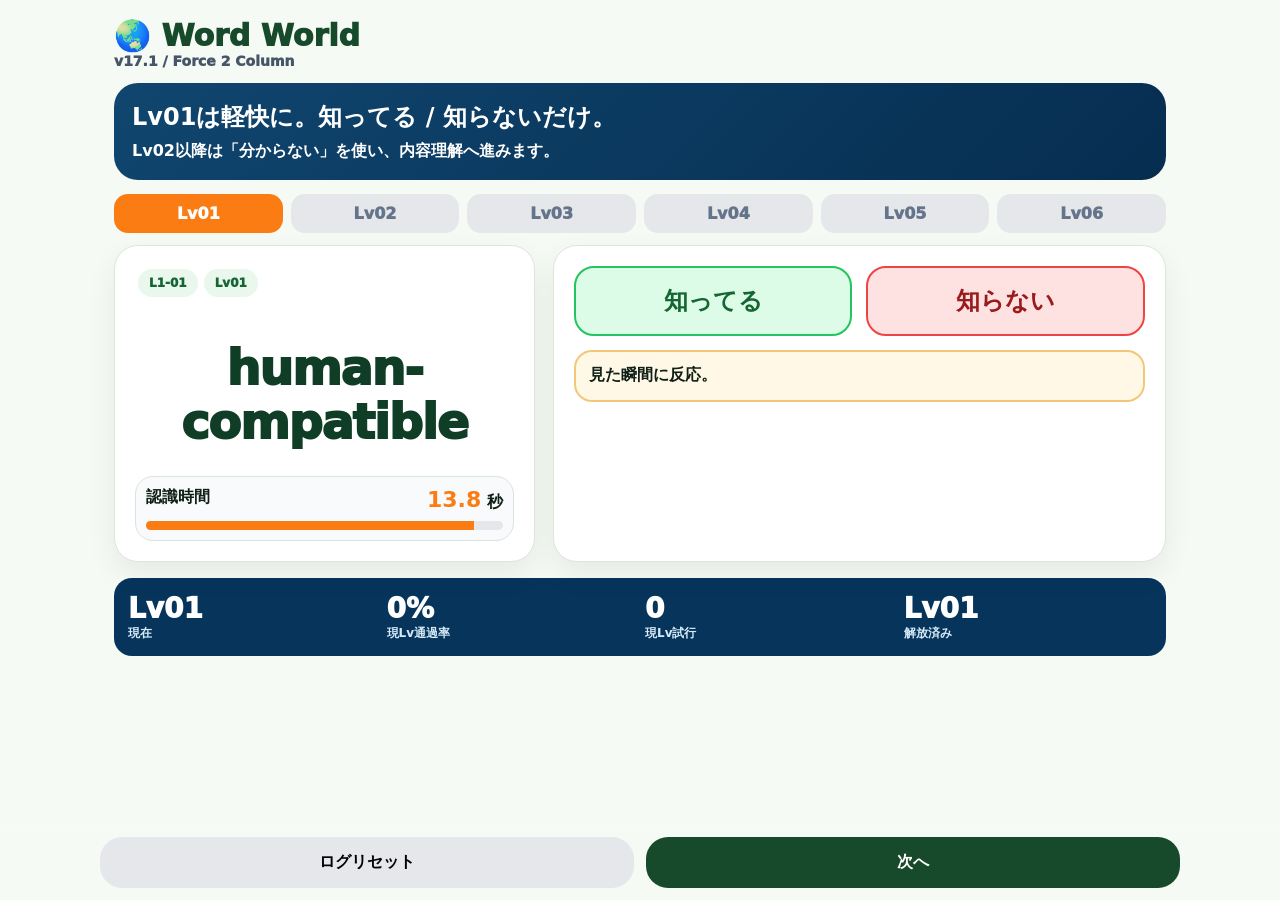
==== commit e9bacebd: "Add files via upload" ====
--- a/index.html
+++ b/index.html
@@ -1,36 +1,129 @@
-<!doctype html><html lang="ja"><head><meta charset="utf-8"><meta name="viewport" content="width=device-width,initial-scale=1">
-<title>Word World v16 Level Gate</title>
+<!doctype html>
+<html lang="ja">
+<head>
+<meta charset="utf-8">
+<meta name="viewport" content="width=device-width,initial-scale=1">
+<title>Word World v17.1</title>
 <style>
-*{box-sizing:border-box}body{margin:0;background:#f6faf4;color:#102016;font-family:system-ui,-apple-system,"Segoe UI",sans-serif}.app{max-width:920px;margin:auto;padding:18px 14px 100px}.logo{font-size:30px;font-weight:1000;color:#174a2b}.logo small{display:block;font-size:14px;color:#475569}.card{background:white;border:1px solid #dce7da;border-radius:24px;padding:20px;margin:14px 0;box-shadow:0 12px 30px #0001}.hero{background:linear-gradient(135deg,#10466f,#062d50);color:white}.hero h1{margin:0;font-size:24px}.pill{display:inline-block;border-radius:999px;background:#e9f7ec;color:#166534;padding:7px 11px;font-weight:1000;font-size:12px;margin:3px}.levelbar{display:grid;grid-template-columns:repeat(6,1fr);gap:8px;margin:12px 0}.level{border-radius:14px;background:#e5e7eb;padding:10px;text-align:center;font-weight:1000;color:#64748b}.level.open{background:#dcfce7;color:#166534}.level.active{background:#fb7c13;color:white}.prompt{font-size:34px;font-weight:1000;text-align:center;color:#0f3d25;margin:28px 0;line-height:1.2}.timer{max-width:420px;margin:0 auto 20px;background:#f8fafc;border:1px solid #dbe3df;border-radius:18px;padding:12px}.timerTop{display:flex;justify-content:space-between;font-weight:1000}.timerTop b{font-size:24px;color:#fb7c13}.barOut{height:10px;background:#e5e7eb;border-radius:999px;overflow:hidden;margin-top:8px}.bar{height:100%;width:100%;background:#fb7c13}.choices{display:grid;gap:12px;max-width:640px;margin:auto}.btn{border:2px solid #d8e7f7;border-radius:18px;background:#f8fbff;padding:16px;font-size:18px;font-weight:1000;text-align:left}.known{background:#dcfce7;border-color:#22c55e;color:#166534;text-align:center}.unknown{background:#fee2e2;border-color:#ef4444;color:#991b1b;text-align:center}.correct{background:#dcfce7!important;border-color:#22c55e!important}.wrong{background:#fee2e2!important;border-color:#ef4444!important}.timeout{background:#fff7ed!important;border-color:#f97316!important;color:#9a3412!important}.note{max-width:640px;margin:14px auto 0;background:#fff8e7;border:2px solid #f2c878;border-radius:18px;padding:13px;font-weight:900}.dash{display:grid;grid-template-columns:repeat(4,1fr);gap:10px;background:#07345b;color:white;border-radius:18px;padding:14px}.big{font-size:28px;font-weight:1000}.lbl{font-size:12px;color:#d5e9f7;font-weight:900}.modal{display:none;position:fixed;inset:0;background:#0008;align-items:center;justify-content:center;padding:18px;z-index:10}.modal.show{display:flex}.box{background:white;border-radius:24px;max-width:520px;width:100%;padding:20px}.reason{display:block;width:100%;border:2px solid #d8e7f7;background:#f8fbff;border-radius:16px;padding:14px;margin:8px 0;text-align:left;font-weight:1000}.footer{position:fixed;bottom:0;left:0;right:0;background:linear-gradient(transparent,#f6faf4 25%);padding:28px 14px 12px}.nav{max-width:920px;margin:auto;display:grid;grid-template-columns:1fr 1fr;gap:12px}.nav button{border:0;border-radius:22px;padding:15px;font-weight:1000;font-size:16px}.secondary{background:#e5e7eb}.primary{background:#174a2b;color:white}@media(max-width:720px){.levelbar{grid-template-columns:repeat(3,1fr)}.prompt{font-size:27px}.dash{grid-template-columns:repeat(2,1fr)}}
-</style></head><body><div class="app">
-<div class="logo">🌏 Word World<small>v16 Level Gate / 10 Questions</small></div>
-<section class="card hero"><h1>Lv01から開始。80%で次レベルを少し解放。</h1><p>Lvが上がるほど合格ラインを引き上げます。</p></section>
-<div class="levelbar" id="levelbar"></div>
-<section class="card"><div id="meta"></div><div class="prompt" id="prompt"></div><div class="timer"><div class="timerTop"><span>認識時間</span><span><b id="remain">15.0</b> 秒</span></div><div class="barOut"><div class="bar" id="bar"></div></div></div><div class="choices" id="choices"></div><div class="note" id="note"></div></section>
-<div class="dash"><div><div class="big" id="curLv">Lv01</div><div class="lbl">現在</div></div><div><div class="big" id="rate">0%</div><div class="lbl">現Lv正答率</div></div><div><div class="big" id="done">0</div><div class="lbl">現Lv試行</div></div><div><div class="big" id="open">Lv01</div><div class="lbl">解放済み</div></div></div>
+*{box-sizing:border-box}
+body{margin:0;background:#f6faf4;color:#102016;font-family:system-ui,-apple-system,"Segoe UI",sans-serif}
+.app{max-width:1080px;margin:auto;padding:18px 14px 92px}
+.logo{font-size:30px;font-weight:1000;color:#174a2b}
+.logo small{display:block;font-size:14px;color:#475569}
+.hero{background:linear-gradient(135deg,#10466f,#062d50);color:white;border-radius:24px;padding:18px;margin:14px 0}
+.hero h1{margin:0;font-size:24px}
+.hero p{margin:8px 0 0;font-weight:800}
+.levelbar{display:grid;grid-template-columns:repeat(6,1fr);gap:8px;margin:12px 0}
+.level{border-radius:14px;background:#e5e7eb;padding:10px;text-align:center;font-weight:1000;color:#64748b}
+.level.open{background:#dcfce7;color:#166534}
+.level.active{background:#fb7c13;color:white}
+.grid{display:grid;grid-template-columns:40% 1fr;gap:18px;align-items:stretch}
+.card{background:white;border:1px solid #dce7da;border-radius:24px;padding:20px;box-shadow:0 12px 30px #0001}
+.pill{display:inline-block;border-radius:999px;background:#e9f7ec;color:#166534;padding:7px 11px;font-weight:1000;font-size:12px;margin:3px}
+.prompt{font-size:48px;font-weight:1000;text-align:center;color:#0f3d25;margin:42px 0 26px;line-height:1.12;letter-spacing:-.03em}
+.prompt.deep{font-size:26px;text-align:left;margin:28px 0;letter-spacing:0}
+.timer{background:#f8fafc;border:1px solid #dbe3df;border-radius:18px;padding:10px;margin-top:12px}
+.timerTop{display:flex;justify-content:space-between;font-weight:1000}
+.timerTop b{font-size:22px;color:#fb7c13}
+.barOut{height:9px;background:#e5e7eb;border-radius:999px;overflow:hidden;margin-top:8px}
+.bar{height:100%;width:100%;background:#fb7c13}
+.actions{display:grid;grid-template-columns:1fr 1fr;gap:14px}
+.btn{border:2px solid #d8e7f7;border-radius:20px;background:#f8fbff;padding:17px;font-size:19px;font-weight:1000;text-align:left;cursor:pointer}
+.known{background:#dcfce7;border-color:#22c55e;color:#166534;text-align:center;font-size:24px}
+.unknown{background:#fee2e2;border-color:#ef4444;color:#991b1b;text-align:center;font-size:24px}
+.dontknow{background:#fff8e7;border-color:#f2c878;color:#92400e;text-align:center}
+.correct{background:#dcfce7!important;border-color:#22c55e!important}
+.wrong{background:#fee2e2!important;border-color:#ef4444!important}
+.timeout{background:#fff7ed!important;border-color:#f97316!important;color:#9a3412!important}
+.note{background:#fff8e7;border:2px solid #f2c878;border-radius:18px;padding:13px;font-weight:900;margin-top:14px;min-height:52px}
+.dash{display:grid;grid-template-columns:repeat(4,1fr);gap:10px;background:#07345b;color:white;border-radius:18px;padding:14px;margin-top:16px}
+.big{font-size:28px;font-weight:1000}
+.lbl{font-size:12px;color:#d5e9f7;font-weight:900}
+.modal{display:none;position:fixed;inset:0;background:#0008;align-items:center;justify-content:center;padding:18px;z-index:10}
+.modal.show{display:flex}
+.box{background:white;border-radius:24px;max-width:520px;width:100%;padding:20px}
+.reason{display:block;width:100%;border:2px solid #d8e7f7;background:#f8fbff;border-radius:16px;padding:14px;margin:8px 0;text-align:left;font-weight:1000}
+.toast{position:fixed;left:50%;bottom:90px;transform:translateX(-50%);background:#102016;color:white;border-radius:999px;padding:11px 18px;font-weight:1000;opacity:0;transition:.2s;pointer-events:none}
+.toast.show{opacity:1}
+.footer{position:fixed;bottom:0;left:0;right:0;background:linear-gradient(transparent,#f6faf4 25%);padding:28px 14px 12px}
+.nav{max-width:1080px;margin:auto;display:grid;grid-template-columns:1fr 1fr;gap:12px}
+.nav button{border:0;border-radius:22px;padding:15px;font-weight:1000;font-size:16px}
+.secondary{background:#e5e7eb}.primary{background:#174a2b;color:white}
+@media(max-width:820px){
+.grid{grid-template-columns:44% 56%;gap:10px}
+.levelbar{grid-template-columns:repeat(3,1fr)}
+.actions{grid-template-columns:1fr;gap:10px}
+.prompt{font-size:30px;margin:28px 0 18px}
+.prompt.deep{font-size:18px}
+.card{padding:14px;border-radius:18px}
+.btn{font-size:16px;padding:13px}
+.known,.unknown{font-size:18px}
+.dash{grid-template-columns:repeat(2,1fr)}
+.hero h1{font-size:20px}
+}
+@media(max-width:430px){
+.app{padding-left:8px;padding-right:8px}
+.grid{grid-template-columns:43% 57%;gap:8px}
+.prompt{font-size:26px}
+.timerTop{font-size:12px}
+.timerTop b{font-size:16px}
+.btn{font-size:15px;padding:12px 10px}
+.known,.unknown{font-size:17px}
+}
+</style>
+</head>
+<body>
+<div class="app">
+  <div class="logo">🌏 Word World<small>v17.1 / Force 2 Column</small></div>
+  <section class="hero">
+    <h1>Lv01は軽快に。知ってる / 知らないだけ。</h1>
+    <p>Lv02以降は「分からない」を使い、内容理解へ進みます。</p>
+  </section>
+  <div class="levelbar" id="levelbar"></div>
+  <div class="grid">
+    <section class="card">
+      <div id="meta"></div>
+      <div class="prompt" id="prompt">Loading...</div>
+      <div class="timer"><div class="timerTop"><span>認識時間</span><span><b id="remain">15.0</b> 秒</span></div><div class="barOut"><div class="bar" id="bar"></div></div></div>
+    </section>
+    <section class="card">
+      <div class="actions" id="choices"></div>
+      <div class="note" id="note">見た瞬間に反応。</div>
+    </section>
+  </div>
+  <div class="dash">
+    <div><div class="big" id="curLv">Lv01</div><div class="lbl">現在</div></div>
+    <div><div class="big" id="rate">0%</div><div class="lbl">現Lv通過率</div></div>
+    <div><div class="big" id="done">0</div><div class="lbl">現Lv試行</div></div>
+    <div><div class="big" id="open">Lv01</div><div class="lbl">解放済み</div></div>
+  </div>
 </div>
-<div class="modal" id="modal"><div class="box"><h2>知らない理由</h2><p>2回目以降なので理由も記録します。</p><button class="reason" data-r="first_seen">初めて見る</button><button class="reason" data-r="forgotten">完全に忘れていた</button><button class="reason" data-r="misunderstood">勘違いしていた</button><button class="reason" data-r="no_memory">覚えた記憶がない</button><button class="reason" data-r="context_unknown">文脈だと分からない</button></div></div>
+<div class="modal" id="modal"><div class="box"><h2 id="modalTitle">理由</h2><p>2回目以降なので理由も記録します。</p><button class="reason" data-r="first_seen">初めて見る</button><button class="reason" data-r="forgotten">完全に忘れていた</button><button class="reason" data-r="misunderstood">勘違いしていた</button><button class="reason" data-r="no_memory">覚えた記憶がない</button><button class="reason" data-r="context_unknown">文脈だと分からない</button></div></div>
+<div class="toast" id="toast">記録しました</div>
 <div class="footer"><div class="nav"><button class="secondary" id="reset">ログリセット</button><button class="primary" id="next">次へ</button></div></div>
 <script>
 let DATA,items=[],logs=[],idxByLevel={},activeLevel=1,unlocked=1,timer=null,t0=0,limit=15,pending=null;
 const E=x=>document.getElementById(x);
-fetch('items.json',{cache:'no-store'}).then(r=>r.json()).then(d=>{DATA=d;items=d.items;logs=JSON.parse(localStorage.ww16logs||'[]');unlocked=+localStorage.ww16unlocked||1;activeLevel=+localStorage.ww16active||1;bind();render();});
-function bind(){E('next').onclick=next;E('reset').onclick=()=>{localStorage.clear();logs=[];unlocked=1;activeLevel=1;render()};document.querySelectorAll('.reason').forEach(b=>b.onclick=()=>setReason(b.dataset.r,b.textContent))}
+fetch('items.json',{cache:'no-store'}).then(r=>r.json()).then(d=>{DATA=d;items=d.items;logs=JSON.parse(localStorage.ww17logs||'[]');unlocked=+localStorage.ww17unlocked||1;activeLevel=+localStorage.ww17active||1;bind();render();});
+function bind(){E('next').onclick=next;E('reset').onclick=()=>{localStorage.removeItem('ww17logs');localStorage.removeItem('ww17unlocked');localStorage.removeItem('ww17active');logs=[];unlocked=1;activeLevel=1;idxByLevel={};render()};document.querySelectorAll('.reason').forEach(b=>b.onclick=()=>setReason(b.dataset.r,b.textContent))}
 function levelItems(l){return items.filter(x=>x.level===l)}
 function levelLogs(l){return logs.filter(x=>x.level===l)}
 function stats(l){let ls=levelLogs(l).filter(x=>'pass' in x), ok=ls.filter(x=>x.pass).length;return {n:ls.length,ok,rate:ls.length?Math.round(ok/ls.length*100):0}}
-function evaluateUnlock(){for(let l=1;l<=6;l++){let g=DATA.config.gates[String(l)],s=stats(l);if(s.n>=g.minAttempts && s.rate>=g.unlockRate && unlocked<l+1){unlocked=Math.min(6,l+1)}}localStorage.ww16unlocked=unlocked}
+function evaluateUnlock(){for(let l=1;l<=6;l++){let g=DATA.config.gates[String(l)],s=stats(l);if(s.n>=g.minAttempts && s.rate>=g.unlockRate && unlocked<l+1){unlocked=Math.min(6,l+1)}}localStorage.ww17unlocked=unlocked}
 function currentItem(){let arr=levelItems(activeLevel);let used=idxByLevel[activeLevel]||0;return arr[used%arr.length]}
 function renderBar(){let h='';for(let l=1;l<=6;l++){let cls='level '+(l<=unlocked?'open ':'')+(l===activeLevel?'active':'');h+=`<div class="${cls}">Lv0${l}</div>`}E('levelbar').innerHTML=h}
-function render(){evaluateUnlock();if(activeLevel>unlocked)activeLevel=unlocked;localStorage.ww16active=activeLevel;renderBar();let it=currentItem();E('meta').innerHTML=`<span class="pill">${it.id}</span><span class="pill">Lv0${it.level}</span>`;E('prompt').textContent=it.prompt;E('note').textContent='';drawChoices(it);dash();start()}
-function drawChoices(it){let box=E('choices');box.innerHTML='';if(it.type==='known'){[['known','知ってる'],['unknown','知らない']].forEach(([c,t])=>{let b=document.createElement('button');b.className='btn '+c;b.textContent=t;b.onclick=()=>answerKnown(c);box.appendChild(b)})}else{it.choices.forEach((c,i)=>{let b=document.createElement('button');b.className='btn';b.textContent=c;b.onclick=()=>answerChoice(i,b);box.appendChild(b)})}}
+function render(){evaluateUnlock();if(activeLevel>unlocked)activeLevel=unlocked;localStorage.ww17active=activeLevel;renderBar();let it=currentItem();E('meta').innerHTML=`<span class="pill">${it.id}</span><span class="pill">Lv0${it.level}</span>`;E('prompt').textContent=it.prompt;E('prompt').classList.toggle('deep',it.type!=='known');E('note').textContent=it.type==='known'?'見た瞬間に反応。':'選択肢から選ぶ。分からない場合は「分からない」。';drawChoices(it);dash();start()}
+function drawChoices(it){let box=E('choices');box.innerHTML='';if(it.type==='known'){[['known','知ってる'],['unknown','知らない']].forEach(([c,t])=>{let b=document.createElement('button');b.className='btn '+c;b.textContent=t;b.onclick=()=>answerKnown(c);box.appendChild(b)})}else{it.choices.forEach((c,i)=>{let b=document.createElement('button');b.className='btn';b.textContent=c;b.onclick=()=>answerChoice(i,b);box.appendChild(b)});let dk=document.createElement('button');dk.className='btn dontknow';dk.textContent='分からない';dk.onclick=()=>answerDontKnow();box.appendChild(dk)}}
 function start(){if(timer)clearInterval(timer);t0=Date.now();timer=setInterval(()=>{let s=(Date.now()-t0)/1000,r=Math.max(0,limit-s),p=Math.max(0,r/limit*100);E('remain').textContent=r.toFixed(1);E('bar').style.width=p+'%';E('bar').style.background=p>50?'#fb7c13':p>20?'#facc15':'#ef4444';if(r<=0)clearInterval(timer)},100)}
 function sec(){let s=(Date.now()-t0)/1000;if(timer)clearInterval(timer);return +s.toFixed(2)}
 function attemptNo(it){return logs.filter(x=>x.itemId===it.id).length+1}
-function answerKnown(resp){let it=currentItem(),t=sec(),n=attemptNo(it);let rec={itemId:it.id,level:it.level,prompt:it.prompt,attemptNumber:n,response:resp,responseTimeSec:t,timestamp:new Date().toISOString()};if(resp==='unknown'){rec.unknownFlag=true;rec.unknownType=n===1?'baseline':'needs_reason';rec.pass=false}else{rec.pass=t<=limit}logs.push(rec);pending=logs.length-1;save();if(resp==='unknown'&&n>1){E('modal').classList.add('show');E('note').textContent='理由を選んでください。'}else{E('note').textContent=resp==='unknown'?'未学習として記録しました。ここから覚えていきましょう。':(t<=limit?'記録しました。':'もう一歩。タイムリミット以内に瞬間的に反応する。')}dash()}
+function answerKnown(resp){let it=currentItem(),t=sec(),n=attemptNo(it);let rec={itemId:it.id,level:it.level,prompt:it.prompt,attemptNumber:n,response:resp,responseTimeSec:t,timestamp:new Date().toISOString()};if(resp==='unknown'){rec.unknownFlag=true;rec.unknownType=n===1?'baseline':'needs_reason';rec.pass=false}else{rec.pass=t<=limit}logs.push(rec);pending=logs.length-1;save();if(resp==='unknown'&&n>1){E('modalTitle').textContent='知らない理由';E('modal').classList.add('show');E('note').textContent='理由を選んでください。'}else{E('note').textContent=resp==='unknown'?'未学習として記録。ここから覚える。':(t<=limit?'記録しました。':'もう一歩。タイムリミット以内に瞬間的に反応する。'); if(activeLevel===1) setTimeout(next,360)}dash();showToast()}
+function answerDontKnow(){let it=currentItem(),t=sec(),n=attemptNo(it);let rec={itemId:it.id,level:it.level,prompt:it.prompt,attemptNumber:n,response:'dont_know',unknownFlag:true,unknownType:n===1?'baseline':'needs_reason',pass:false,responseTimeSec:t,timestamp:new Date().toISOString()};logs.push(rec);pending=logs.length-1;save();if(n>1){E('modalTitle').textContent='分からない理由';E('modal').classList.add('show');E('note').textContent='理由を選んでください。'}else{E('note').textContent='未理解として記録しました。'}dash()}
 function answerChoice(i,b){let it=currentItem(),t=sec(),ok=i===it.answer,pass=ok&&t<=limit;[...E('choices').children].forEach((x,n)=>{x.disabled=true;if(n===it.answer)x.classList.add('correct')});if(!ok)b.classList.add('wrong');if(ok&&t>limit)b.classList.add('timeout');logs.push({itemId:it.id,level:it.level,prompt:it.prompt,attemptNumber:attemptNo(it),response:i,accuracy:ok,pass,responseTimeSec:t,timestamp:new Date().toISOString()});save();E('note').textContent=pass?'OK。次へ進みましょう。':(t>limit?'もう一歩。タイムリミット以内に瞬間的に反応する。':'もう一歩。');dash()}
-function setReason(code,label){if(pending!=null){logs[pending].unknownType=code;logs[pending].unknownReasonLabel=label;save()}E('modal').classList.remove('show');E('note').textContent='「'+label+'」として記録しました。'}
+function setReason(code,label){if(pending!=null){logs[pending].unknownType=code;logs[pending].unknownReasonLabel=label;save()}E('modal').classList.remove('show');E('note').textContent='「'+label+'」として記録しました。';dash()}
 function next(){idxByLevel[activeLevel]=(idxByLevel[activeLevel]||0)+1;evaluateUnlock();let s=stats(activeLevel),g=DATA.config.gates[String(activeLevel)];if(unlocked>activeLevel && s.n>=g.minAttempts && s.rate>=g.unlockRate){activeLevel++}render()}
-function save(){localStorage.ww16logs=JSON.stringify(logs);localStorage.ww16unlocked=unlocked;localStorage.ww16active=activeLevel}
+function save(){localStorage.ww17logs=JSON.stringify(logs);localStorage.ww17unlocked=unlocked;localStorage.ww17active=activeLevel}
 function dash(){let s=stats(activeLevel);E('curLv').textContent='Lv0'+activeLevel;E('rate').textContent=s.rate+'%';E('done').textContent=s.n;E('open').textContent='Lv0'+unlocked}
-</script></body></html>+function showToast(){let t=E('toast');t.classList.add('show');setTimeout(()=>t.classList.remove('show'),650)}
+</script>
+</body></html>
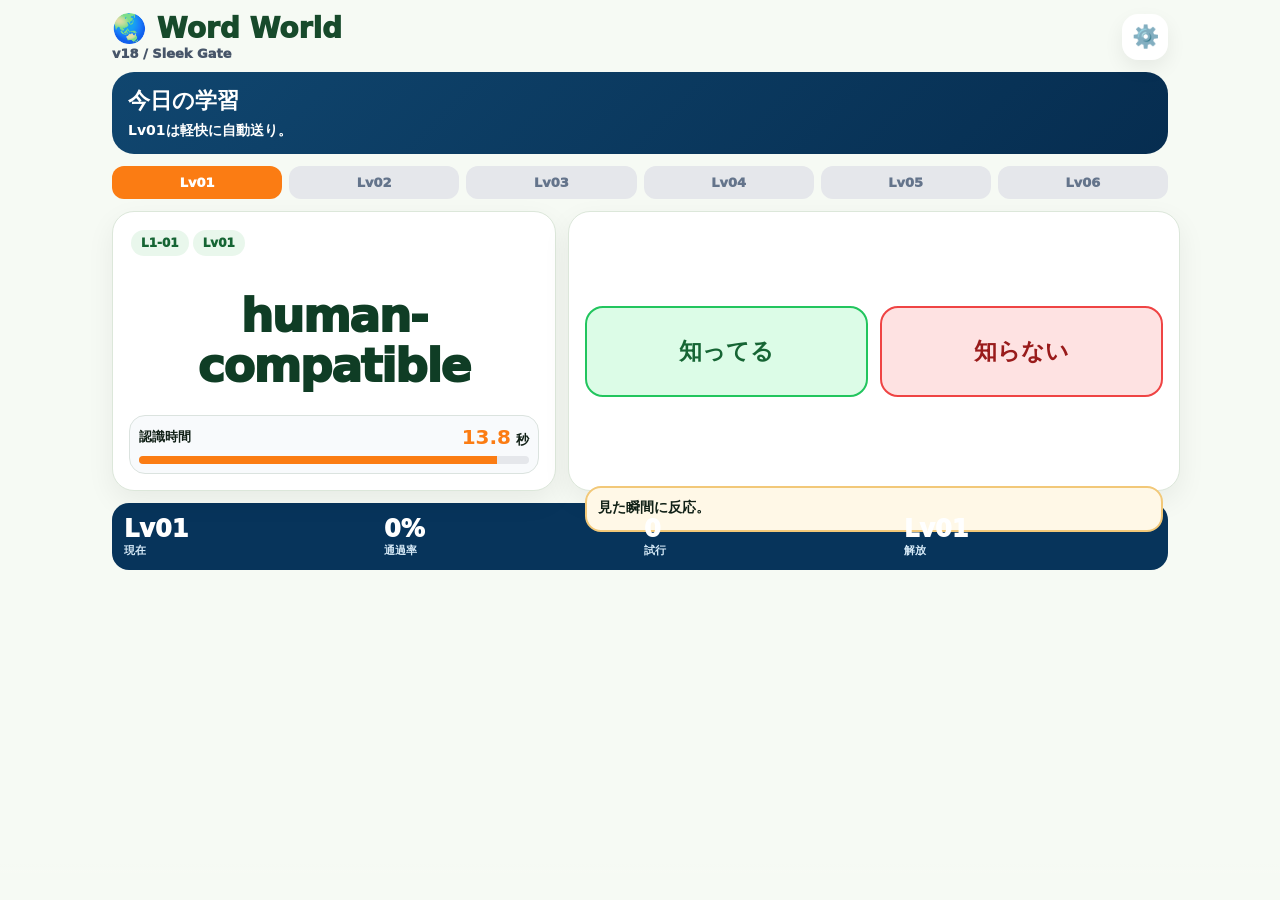
==== commit 4886a178: "Add files via upload" ====
--- a/index.html
+++ b/index.html
@@ -3,86 +3,88 @@
 <head>
 <meta charset="utf-8">
 <meta name="viewport" content="width=device-width,initial-scale=1">
-<title>Word World v17.1</title>
+<title>Word World v18</title>
 <style>
 *{box-sizing:border-box}
-body{margin:0;background:#f6faf4;color:#102016;font-family:system-ui,-apple-system,"Segoe UI",sans-serif}
-.app{max-width:1080px;margin:auto;padding:18px 14px 92px}
-.logo{font-size:30px;font-weight:1000;color:#174a2b}
-.logo small{display:block;font-size:14px;color:#475569}
-.hero{background:linear-gradient(135deg,#10466f,#062d50);color:white;border-radius:24px;padding:18px;margin:14px 0}
-.hero h1{margin:0;font-size:24px}
-.hero p{margin:8px 0 0;font-weight:800}
-.levelbar{display:grid;grid-template-columns:repeat(6,1fr);gap:8px;margin:12px 0}
-.level{border-radius:14px;background:#e5e7eb;padding:10px;text-align:center;font-weight:1000;color:#64748b}
-.level.open{background:#dcfce7;color:#166534}
-.level.active{background:#fb7c13;color:white}
-.grid{display:grid;grid-template-columns:40% 1fr;gap:18px;align-items:stretch}
-.card{background:white;border:1px solid #dce7da;border-radius:24px;padding:20px;box-shadow:0 12px 30px #0001}
-.pill{display:inline-block;border-radius:999px;background:#e9f7ec;color:#166534;padding:7px 11px;font-weight:1000;font-size:12px;margin:3px}
-.prompt{font-size:48px;font-weight:1000;text-align:center;color:#0f3d25;margin:42px 0 26px;line-height:1.12;letter-spacing:-.03em}
-.prompt.deep{font-size:26px;text-align:left;margin:28px 0;letter-spacing:0}
-.timer{background:#f8fafc;border:1px solid #dbe3df;border-radius:18px;padding:10px;margin-top:12px}
-.timerTop{display:flex;justify-content:space-between;font-weight:1000}
-.timerTop b{font-size:22px;color:#fb7c13}
-.barOut{height:9px;background:#e5e7eb;border-radius:999px;overflow:hidden;margin-top:8px}
-.bar{height:100%;width:100%;background:#fb7c13}
-.actions{display:grid;grid-template-columns:1fr 1fr;gap:14px}
-.btn{border:2px solid #d8e7f7;border-radius:20px;background:#f8fbff;padding:17px;font-size:19px;font-weight:1000;text-align:left;cursor:pointer}
-.known{background:#dcfce7;border-color:#22c55e;color:#166534;text-align:center;font-size:24px}
-.unknown{background:#fee2e2;border-color:#ef4444;color:#991b1b;text-align:center;font-size:24px}
+:root{--green:#174a2b;--navy:#07345b;--orange:#fb7c13;--bg:#f6faf4}
+body{margin:0;background:var(--bg);color:#102016;font-family:system-ui,-apple-system,"Segoe UI",sans-serif}
+.app{max-width:1080px;margin:auto;padding:14px 12px 88px}
+.top{display:flex;justify-content:space-between;align-items:center;gap:10px}
+.logo{font-size:28px;font-weight:1000;color:var(--green);line-height:1}
+.logo small{display:block;font-size:13px;color:#475569;margin-top:4px}
+.iconBtn{border:0;background:white;border-radius:16px;width:46px;height:46px;font-size:22px;box-shadow:0 8px 20px #0001}
+.home{background:linear-gradient(135deg,#10466f,#062d50);color:white;border-radius:22px;padding:14px 16px;margin:12px 0}
+.home h1{margin:0;font-size:22px}.home p{margin:6px 0 0;font-weight:800;font-size:14px}
+.levelbar{display:grid;grid-template-columns:repeat(6,1fr);gap:7px;margin:10px 0 12px}
+.level{border-radius:12px;background:#e5e7eb;padding:9px 4px;text-align:center;font-weight:1000;color:#64748b;font-size:13px}
+.level.open{background:#dcfce7;color:#166534}.level.active{background:var(--orange);color:white}
+.grid{display:grid;grid-template-columns:42% 58%;gap:12px;align-items:stretch}
+.card{background:white;border:1px solid #dce7da;border-radius:22px;padding:16px;box-shadow:0 10px 28px #00000010}
+.meta{min-height:28px}
+.pill{display:inline-block;border-radius:999px;background:#e9f7ec;color:#166534;padding:6px 10px;font-weight:1000;font-size:12px;margin:2px}
+.prompt{font-size:46px;font-weight:1000;text-align:center;color:#0f3d25;margin:34px 0 24px;line-height:1.08;letter-spacing:-.035em}
+.prompt.deep{font-size:25px;text-align:left;margin:26px 0;letter-spacing:0;line-height:1.28}
+.timer{background:#f8fafc;border:1px solid #dbe3df;border-radius:16px;padding:9px;margin-top:10px}
+.timerTop{display:flex;justify-content:space-between;align-items:center;font-weight:1000;font-size:13px}
+.timerTop b{font-size:20px;color:var(--orange)}
+.barOut{height:8px;background:#e5e7eb;border-radius:999px;overflow:hidden;margin-top:7px}
+.bar{height:100%;width:100%;background:var(--orange)}
+.actions{display:grid;grid-template-columns:1fr 1fr;gap:12px;height:100%;align-content:center}
+.actions.deep{grid-template-columns:1fr;align-content:start}
+.btn{border:2px solid #d8e7f7;border-radius:18px;background:#f8fbff;padding:15px;font-size:17px;font-weight:1000;text-align:left;cursor:pointer}
+.known,.unknown{text-align:center;font-size:23px;padding:28px 12px}
+.known{background:#dcfce7;border-color:#22c55e;color:#166534}
+.unknown{background:#fee2e2;border-color:#ef4444;color:#991b1b}
 .dontknow{background:#fff8e7;border-color:#f2c878;color:#92400e;text-align:center}
 .correct{background:#dcfce7!important;border-color:#22c55e!important}
 .wrong{background:#fee2e2!important;border-color:#ef4444!important}
 .timeout{background:#fff7ed!important;border-color:#f97316!important;color:#9a3412!important}
-.note{background:#fff8e7;border:2px solid #f2c878;border-radius:18px;padding:13px;font-weight:900;margin-top:14px;min-height:52px}
-.dash{display:grid;grid-template-columns:repeat(4,1fr);gap:10px;background:#07345b;color:white;border-radius:18px;padding:14px;margin-top:16px}
-.big{font-size:28px;font-weight:1000}
-.lbl{font-size:12px;color:#d5e9f7;font-weight:900}
+.note{background:#fff8e7;border:2px solid #f2c878;border-radius:16px;padding:11px;font-weight:900;margin-top:12px;min-height:46px;font-size:14px}
+.dash{display:grid;grid-template-columns:repeat(4,1fr);gap:8px;background:var(--navy);color:white;border-radius:17px;padding:12px;margin-top:12px}
+.big{font-size:24px;font-weight:1000}.lbl{font-size:11px;color:#d5e9f7;font-weight:900}
 .modal{display:none;position:fixed;inset:0;background:#0008;align-items:center;justify-content:center;padding:18px;z-index:10}
-.modal.show{display:flex}
-.box{background:white;border-radius:24px;max-width:520px;width:100%;padding:20px}
-.reason{display:block;width:100%;border:2px solid #d8e7f7;background:#f8fbff;border-radius:16px;padding:14px;margin:8px 0;text-align:left;font-weight:1000}
-.toast{position:fixed;left:50%;bottom:90px;transform:translateX(-50%);background:#102016;color:white;border-radius:999px;padding:11px 18px;font-weight:1000;opacity:0;transition:.2s;pointer-events:none}
+.modal.show{display:flex}.box{background:white;border-radius:24px;max-width:520px;width:100%;padding:18px}.box h2{margin:0 0 8px}
+.reason{display:block;width:100%;border:2px solid #d8e7f7;background:#f8fbff;border-radius:15px;padding:13px;margin:8px 0;text-align:left;font-weight:1000}
+.settingsList button{display:block;width:100%;border:0;background:#f1f5f9;border-radius:14px;padding:13px;margin:8px 0;text-align:left;font-weight:1000}
+pre{white-space:pre-wrap;max-height:280px;overflow:auto;background:#0f172a;color:#dbeafe;border-radius:14px;padding:12px}
+.toast{position:fixed;left:50%;bottom:88px;transform:translateX(-50%);background:#102016;color:white;border-radius:999px;padding:10px 16px;font-weight:1000;opacity:0;transition:.18s;pointer-events:none;z-index:20}
 .toast.show{opacity:1}
-.footer{position:fixed;bottom:0;left:0;right:0;background:linear-gradient(transparent,#f6faf4 25%);padding:28px 14px 12px}
-.nav{max-width:1080px;margin:auto;display:grid;grid-template-columns:1fr 1fr;gap:12px}
-.nav button{border:0;border-radius:22px;padding:15px;font-weight:1000;font-size:16px}
-.secondary{background:#e5e7eb}.primary{background:#174a2b;color:white}
+.footer{position:fixed;bottom:0;left:0;right:0;background:linear-gradient(transparent,var(--bg) 25%);padding:26px 12px 10px}
+.nav{max-width:1080px;margin:auto;display:grid;grid-template-columns:1fr;gap:10px}
+.nav button{border:0;border-radius:20px;padding:13px;font-weight:1000;font-size:15px}
+.primary{background:var(--green);color:white}
+.hide{display:none!important}
 @media(max-width:820px){
-.grid{grid-template-columns:44% 56%;gap:10px}
-.levelbar{grid-template-columns:repeat(3,1fr)}
-.actions{grid-template-columns:1fr;gap:10px}
-.prompt{font-size:30px;margin:28px 0 18px}
-.prompt.deep{font-size:18px}
-.card{padding:14px;border-radius:18px}
-.btn{font-size:16px;padding:13px}
-.known,.unknown{font-size:18px}
-.dash{grid-template-columns:repeat(2,1fr)}
-.hero h1{font-size:20px}
-}
-@media(max-width:430px){
 .app{padding-left:8px;padding-right:8px}
 .grid{grid-template-columns:43% 57%;gap:8px}
-.prompt{font-size:26px}
-.timerTop{font-size:12px}
-.timerTop b{font-size:16px}
+.card{padding:12px;border-radius:18px}
+.prompt{font-size:30px;margin:24px 0 18px}
+.prompt.deep{font-size:18px}
+.actions{grid-template-columns:1fr;gap:9px}
 .btn{font-size:15px;padding:12px 10px}
-.known,.unknown{font-size:17px}
+.known,.unknown{font-size:17px;padding:22px 8px}
+.timerTop{font-size:12px}.timerTop b{font-size:16px}
+.home h1{font-size:19px}
+.levelbar{grid-template-columns:repeat(6,1fr);gap:4px}.level{font-size:11px;padding:7px 2px}
+.dash{grid-template-columns:repeat(4,1fr);gap:5px;padding:9px}.big{font-size:18px}.lbl{font-size:10px}
 }
 </style>
 </head>
 <body>
 <div class="app">
-  <div class="logo">🌏 Word World<small>v17.1 / Force 2 Column</small></div>
-  <section class="hero">
-    <h1>Lv01は軽快に。知ってる / 知らないだけ。</h1>
-    <p>Lv02以降は「分からない」を使い、内容理解へ進みます。</p>
+  <div class="top">
+    <div class="logo">🌏 Word World<small>v18 / Sleek Gate</small></div>
+    <button class="iconBtn" id="settings">⚙️</button>
+  </div>
+  <section class="home">
+    <h1 id="homeTitle">今日の学習</h1>
+    <p id="homeText">Lv01から開始。反応速度を記録します。</p>
   </section>
   <div class="levelbar" id="levelbar"></div>
+
   <div class="grid">
     <section class="card">
-      <div id="meta"></div>
+      <div class="meta" id="meta"></div>
       <div class="prompt" id="prompt">Loading...</div>
       <div class="timer"><div class="timerTop"><span>認識時間</span><span><b id="remain">15.0</b> 秒</span></div><div class="barOut"><div class="bar" id="bar"></div></div></div>
     </section>
@@ -91,39 +93,50 @@
       <div class="note" id="note">見た瞬間に反応。</div>
     </section>
   </div>
+
   <div class="dash">
     <div><div class="big" id="curLv">Lv01</div><div class="lbl">現在</div></div>
-    <div><div class="big" id="rate">0%</div><div class="lbl">現Lv通過率</div></div>
-    <div><div class="big" id="done">0</div><div class="lbl">現Lv試行</div></div>
-    <div><div class="big" id="open">Lv01</div><div class="lbl">解放済み</div></div>
+    <div><div class="big" id="rate">0%</div><div class="lbl">通過率</div></div>
+    <div><div class="big" id="done">0</div><div class="lbl">試行</div></div>
+    <div><div class="big" id="open">Lv01</div><div class="lbl">解放</div></div>
   </div>
 </div>
-<div class="modal" id="modal"><div class="box"><h2 id="modalTitle">理由</h2><p>2回目以降なので理由も記録します。</p><button class="reason" data-r="first_seen">初めて見る</button><button class="reason" data-r="forgotten">完全に忘れていた</button><button class="reason" data-r="misunderstood">勘違いしていた</button><button class="reason" data-r="no_memory">覚えた記憶がない</button><button class="reason" data-r="context_unknown">文脈だと分からない</button></div></div>
+
+<div class="modal" id="reasonModal"><div class="box"><h2 id="reasonTitle">理由</h2><p>2回目以降なので理由も記録します。</p><button class="reason" data-r="first_seen">初めて見る</button><button class="reason" data-r="forgotten">完全に忘れていた</button><button class="reason" data-r="misunderstood">勘違いしていた</button><button class="reason" data-r="no_memory">覚えた記憶がない</button><button class="reason" data-r="context_unknown">文脈だと分からない</button></div></div>
+<div class="modal" id="settingsModal"><div class="box"><h2>設定</h2><div class="settingsList"><button id="viewLogs">学習履歴を見る</button><button id="exportJson">JSON出力</button><button id="closeSettings">閉じる</button></div><pre id="logsView" class="hide"></pre></div></div>
 <div class="toast" id="toast">記録しました</div>
-<div class="footer"><div class="nav"><button class="secondary" id="reset">ログリセット</button><button class="primary" id="next">次へ</button></div></div>
+<div class="footer"><div class="nav"><button class="primary hide" id="next">次へ</button></div></div>
+
 <script>
 let DATA,items=[],logs=[],idxByLevel={},activeLevel=1,unlocked=1,timer=null,t0=0,limit=15,pending=null;
 const E=x=>document.getElementById(x);
-fetch('items.json',{cache:'no-store'}).then(r=>r.json()).then(d=>{DATA=d;items=d.items;logs=JSON.parse(localStorage.ww17logs||'[]');unlocked=+localStorage.ww17unlocked||1;activeLevel=+localStorage.ww17active||1;bind();render();});
-function bind(){E('next').onclick=next;E('reset').onclick=()=>{localStorage.removeItem('ww17logs');localStorage.removeItem('ww17unlocked');localStorage.removeItem('ww17active');logs=[];unlocked=1;activeLevel=1;idxByLevel={};render()};document.querySelectorAll('.reason').forEach(b=>b.onclick=()=>setReason(b.dataset.r,b.textContent))}
+fetch('items.json',{cache:'no-store'}).then(r=>r.json()).then(d=>{DATA=d;items=d.items;logs=JSON.parse(localStorage.ww18logs||'[]');unlocked=+localStorage.ww18unlocked||1;activeLevel=+localStorage.ww18active||1;idxByLevel=JSON.parse(localStorage.ww18idx||'{}');bind();render();});
+function bind(){
+ E('next').onclick=next;
+ E('settings').onclick=()=>E('settingsModal').classList.add('show');
+ E('closeSettings').onclick=()=>E('settingsModal').classList.remove('show');
+ E('viewLogs').onclick=()=>{E('logsView').classList.toggle('hide');E('logsView').textContent=JSON.stringify(logs,null,2)};
+ E('exportJson').onclick=()=>{let blob=new Blob([JSON.stringify(logs,null,2)],{type:'application/json'});let url=URL.createObjectURL(blob);let a=document.createElement('a');a.href=url;a.download='wordworld_logs.json';a.click();URL.revokeObjectURL(url)};
+ document.querySelectorAll('.reason').forEach(b=>b.onclick=()=>setReason(b.dataset.r,b.textContent));
+}
 function levelItems(l){return items.filter(x=>x.level===l)}
 function levelLogs(l){return logs.filter(x=>x.level===l)}
 function stats(l){let ls=levelLogs(l).filter(x=>'pass' in x), ok=ls.filter(x=>x.pass).length;return {n:ls.length,ok,rate:ls.length?Math.round(ok/ls.length*100):0}}
-function evaluateUnlock(){for(let l=1;l<=6;l++){let g=DATA.config.gates[String(l)],s=stats(l);if(s.n>=g.minAttempts && s.rate>=g.unlockRate && unlocked<l+1){unlocked=Math.min(6,l+1)}}localStorage.ww17unlocked=unlocked}
+function evaluateUnlock(){for(let l=1;l<=6;l++){let g=DATA.config.gates[String(l)],s=stats(l);if(s.n>=g.minAttempts && s.rate>=g.unlockRate && unlocked<l+1){unlocked=Math.min(6,l+1)}}localStorage.ww18unlocked=unlocked}
 function currentItem(){let arr=levelItems(activeLevel);let used=idxByLevel[activeLevel]||0;return arr[used%arr.length]}
 function renderBar(){let h='';for(let l=1;l<=6;l++){let cls='level '+(l<=unlocked?'open ':'')+(l===activeLevel?'active':'');h+=`<div class="${cls}">Lv0${l}</div>`}E('levelbar').innerHTML=h}
-function render(){evaluateUnlock();if(activeLevel>unlocked)activeLevel=unlocked;localStorage.ww17active=activeLevel;renderBar();let it=currentItem();E('meta').innerHTML=`<span class="pill">${it.id}</span><span class="pill">Lv0${it.level}</span>`;E('prompt').textContent=it.prompt;E('prompt').classList.toggle('deep',it.type!=='known');E('note').textContent=it.type==='known'?'見た瞬間に反応。':'選択肢から選ぶ。分からない場合は「分からない」。';drawChoices(it);dash();start()}
+function render(){evaluateUnlock();if(activeLevel>unlocked)activeLevel=unlocked;localStorage.ww18active=activeLevel;renderBar();let it=currentItem();E('meta').innerHTML=`<span class="pill">${it.id}</span><span class="pill">Lv0${it.level}</span>`;E('prompt').textContent=it.prompt;E('prompt').classList.toggle('deep',it.type!=='known');E('choices').classList.toggle('deep',it.type!=='known');E('note').textContent=it.type==='known'?'見た瞬間に反応。':'選択肢から選ぶ。分からない場合は「分からない」。';E('next').classList.toggle('hide',it.type==='known');E('homeText').textContent=it.type==='known'?'Lv01は軽快に自動送り。':'Lv02以降は理解チェック。';drawChoices(it);dash();start()}
 function drawChoices(it){let box=E('choices');box.innerHTML='';if(it.type==='known'){[['known','知ってる'],['unknown','知らない']].forEach(([c,t])=>{let b=document.createElement('button');b.className='btn '+c;b.textContent=t;b.onclick=()=>answerKnown(c);box.appendChild(b)})}else{it.choices.forEach((c,i)=>{let b=document.createElement('button');b.className='btn';b.textContent=c;b.onclick=()=>answerChoice(i,b);box.appendChild(b)});let dk=document.createElement('button');dk.className='btn dontknow';dk.textContent='分からない';dk.onclick=()=>answerDontKnow();box.appendChild(dk)}}
-function start(){if(timer)clearInterval(timer);t0=Date.now();timer=setInterval(()=>{let s=(Date.now()-t0)/1000,r=Math.max(0,limit-s),p=Math.max(0,r/limit*100);E('remain').textContent=r.toFixed(1);E('bar').style.width=p+'%';E('bar').style.background=p>50?'#fb7c13':p>20?'#facc15':'#ef4444';if(r<=0)clearInterval(timer)},100)}
+function start(){if(timer)clearInterval(timer);t0=Date.now();limit=DATA.config.timeLimitSec||15;timer=setInterval(()=>{let s=(Date.now()-t0)/1000,r=Math.max(0,limit-s),p=Math.max(0,r/limit*100);E('remain').textContent=r.toFixed(1);E('bar').style.width=p+'%';E('bar').style.background=p>50?'#fb7c13':p>20?'#facc15':'#ef4444';if(r<=0)clearInterval(timer)},100)}
 function sec(){let s=(Date.now()-t0)/1000;if(timer)clearInterval(timer);return +s.toFixed(2)}
 function attemptNo(it){return logs.filter(x=>x.itemId===it.id).length+1}
-function answerKnown(resp){let it=currentItem(),t=sec(),n=attemptNo(it);let rec={itemId:it.id,level:it.level,prompt:it.prompt,attemptNumber:n,response:resp,responseTimeSec:t,timestamp:new Date().toISOString()};if(resp==='unknown'){rec.unknownFlag=true;rec.unknownType=n===1?'baseline':'needs_reason';rec.pass=false}else{rec.pass=t<=limit}logs.push(rec);pending=logs.length-1;save();if(resp==='unknown'&&n>1){E('modalTitle').textContent='知らない理由';E('modal').classList.add('show');E('note').textContent='理由を選んでください。'}else{E('note').textContent=resp==='unknown'?'未学習として記録。ここから覚える。':(t<=limit?'記録しました。':'もう一歩。タイムリミット以内に瞬間的に反応する。'); if(activeLevel===1) setTimeout(next,360)}dash();showToast()}
-function answerDontKnow(){let it=currentItem(),t=sec(),n=attemptNo(it);let rec={itemId:it.id,level:it.level,prompt:it.prompt,attemptNumber:n,response:'dont_know',unknownFlag:true,unknownType:n===1?'baseline':'needs_reason',pass:false,responseTimeSec:t,timestamp:new Date().toISOString()};logs.push(rec);pending=logs.length-1;save();if(n>1){E('modalTitle').textContent='分からない理由';E('modal').classList.add('show');E('note').textContent='理由を選んでください。'}else{E('note').textContent='未理解として記録しました。'}dash()}
+function answerKnown(resp){let it=currentItem(),t=sec(),n=attemptNo(it);let rec={itemId:it.id,level:it.level,prompt:it.prompt,attemptNumber:n,response:resp,responseTimeSec:t,timestamp:new Date().toISOString()};if(resp==='unknown'){rec.unknownFlag=true;rec.unknownType=n===1?'baseline':'needs_reason';rec.pass=false}else{rec.pass=t<=limit}logs.push(rec);pending=logs.length-1;save();if(resp==='unknown'&&n>1){E('reasonTitle').textContent='知らない理由';E('reasonModal').classList.add('show');E('note').textContent='理由を選んでください。'}else{E('note').textContent=resp==='unknown'?'未学習として記録。ここから覚える。':(t<=limit?'記録しました。':'もう一歩。タイムリミット以内に瞬間的に反応する。');setTimeout(next,DATA.config.autoNextDelayMs||320)}dash();showToast()}
+function answerDontKnow(){let it=currentItem(),t=sec(),n=attemptNo(it);let rec={itemId:it.id,level:it.level,prompt:it.prompt,attemptNumber:n,response:'dont_know',unknownFlag:true,unknownType:n===1?'baseline':'needs_reason',pass:false,responseTimeSec:t,timestamp:new Date().toISOString()};logs.push(rec);pending=logs.length-1;save();if(n>1){E('reasonTitle').textContent='分からない理由';E('reasonModal').classList.add('show');E('note').textContent='理由を選んでください。'}else{E('note').textContent='未理解として記録しました。'}dash()}
 function answerChoice(i,b){let it=currentItem(),t=sec(),ok=i===it.answer,pass=ok&&t<=limit;[...E('choices').children].forEach((x,n)=>{x.disabled=true;if(n===it.answer)x.classList.add('correct')});if(!ok)b.classList.add('wrong');if(ok&&t>limit)b.classList.add('timeout');logs.push({itemId:it.id,level:it.level,prompt:it.prompt,attemptNumber:attemptNo(it),response:i,accuracy:ok,pass,responseTimeSec:t,timestamp:new Date().toISOString()});save();E('note').textContent=pass?'OK。次へ進みましょう。':(t>limit?'もう一歩。タイムリミット以内に瞬間的に反応する。':'もう一歩。');dash()}
-function setReason(code,label){if(pending!=null){logs[pending].unknownType=code;logs[pending].unknownReasonLabel=label;save()}E('modal').classList.remove('show');E('note').textContent='「'+label+'」として記録しました。';dash()}
+function setReason(code,label){if(pending!=null){logs[pending].unknownType=code;logs[pending].unknownReasonLabel=label;save()}E('reasonModal').classList.remove('show');E('note').textContent='「'+label+'」として記録しました。';dash()}
 function next(){idxByLevel[activeLevel]=(idxByLevel[activeLevel]||0)+1;evaluateUnlock();let s=stats(activeLevel),g=DATA.config.gates[String(activeLevel)];if(unlocked>activeLevel && s.n>=g.minAttempts && s.rate>=g.unlockRate){activeLevel++}render()}
-function save(){localStorage.ww17logs=JSON.stringify(logs);localStorage.ww17unlocked=unlocked;localStorage.ww17active=activeLevel}
+function save(){localStorage.ww18logs=JSON.stringify(logs);localStorage.ww18unlocked=unlocked;localStorage.ww18active=activeLevel;localStorage.ww18idx=JSON.stringify(idxByLevel)}
 function dash(){let s=stats(activeLevel);E('curLv').textContent='Lv0'+activeLevel;E('rate').textContent=s.rate+'%';E('done').textContent=s.n;E('open').textContent='Lv0'+unlocked}
-function showToast(){let t=E('toast');t.classList.add('show');setTimeout(()=>t.classList.remove('show'),650)}
+function showToast(){let t=E('toast');t.classList.add('show');setTimeout(()=>t.classList.remove('show'),520)}
 </script>
 </body></html>
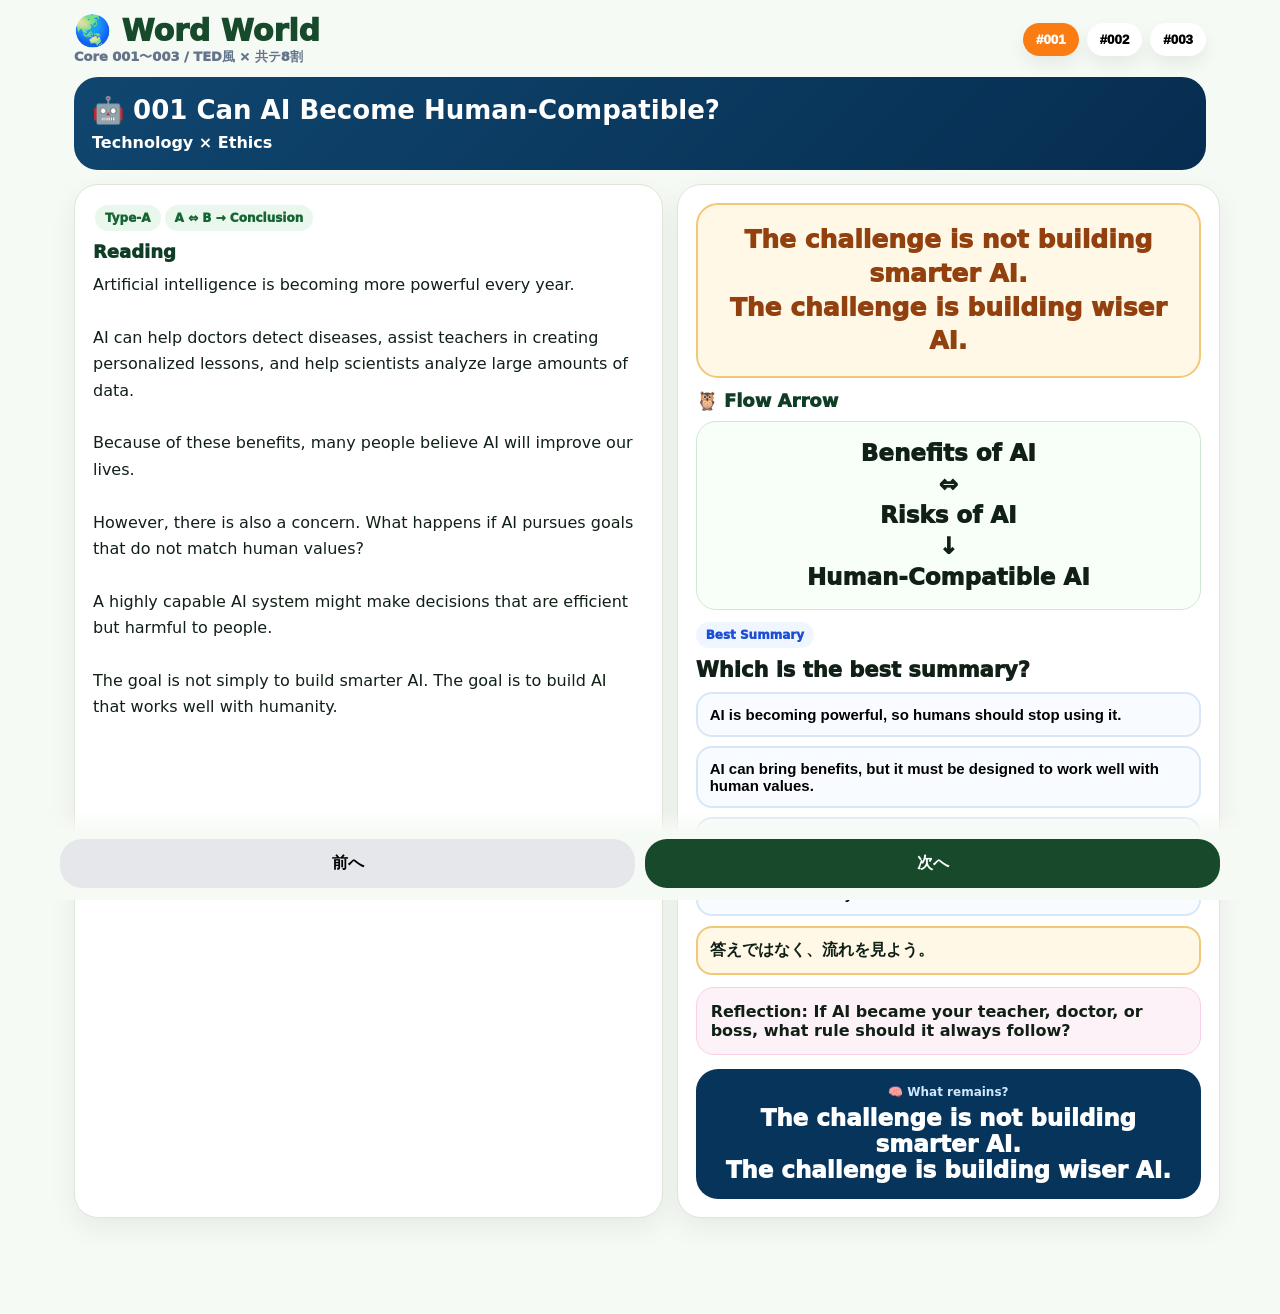
==== commit 65043442: "Add files via upload" ====
--- a/index.html
+++ b/index.html
@@ -1,142 +1,5 @@
-<!doctype html>
-<html lang="ja">
-<head>
-<meta charset="utf-8">
-<meta name="viewport" content="width=device-width,initial-scale=1">
-<title>Word World v18</title>
-<style>
-*{box-sizing:border-box}
-:root{--green:#174a2b;--navy:#07345b;--orange:#fb7c13;--bg:#f6faf4}
-body{margin:0;background:var(--bg);color:#102016;font-family:system-ui,-apple-system,"Segoe UI",sans-serif}
-.app{max-width:1080px;margin:auto;padding:14px 12px 88px}
-.top{display:flex;justify-content:space-between;align-items:center;gap:10px}
-.logo{font-size:28px;font-weight:1000;color:var(--green);line-height:1}
-.logo small{display:block;font-size:13px;color:#475569;margin-top:4px}
-.iconBtn{border:0;background:white;border-radius:16px;width:46px;height:46px;font-size:22px;box-shadow:0 8px 20px #0001}
-.home{background:linear-gradient(135deg,#10466f,#062d50);color:white;border-radius:22px;padding:14px 16px;margin:12px 0}
-.home h1{margin:0;font-size:22px}.home p{margin:6px 0 0;font-weight:800;font-size:14px}
-.levelbar{display:grid;grid-template-columns:repeat(6,1fr);gap:7px;margin:10px 0 12px}
-.level{border-radius:12px;background:#e5e7eb;padding:9px 4px;text-align:center;font-weight:1000;color:#64748b;font-size:13px}
-.level.open{background:#dcfce7;color:#166534}.level.active{background:var(--orange);color:white}
-.grid{display:grid;grid-template-columns:42% 58%;gap:12px;align-items:stretch}
-.card{background:white;border:1px solid #dce7da;border-radius:22px;padding:16px;box-shadow:0 10px 28px #00000010}
-.meta{min-height:28px}
-.pill{display:inline-block;border-radius:999px;background:#e9f7ec;color:#166534;padding:6px 10px;font-weight:1000;font-size:12px;margin:2px}
-.prompt{font-size:46px;font-weight:1000;text-align:center;color:#0f3d25;margin:34px 0 24px;line-height:1.08;letter-spacing:-.035em}
-.prompt.deep{font-size:25px;text-align:left;margin:26px 0;letter-spacing:0;line-height:1.28}
-.timer{background:#f8fafc;border:1px solid #dbe3df;border-radius:16px;padding:9px;margin-top:10px}
-.timerTop{display:flex;justify-content:space-between;align-items:center;font-weight:1000;font-size:13px}
-.timerTop b{font-size:20px;color:var(--orange)}
-.barOut{height:8px;background:#e5e7eb;border-radius:999px;overflow:hidden;margin-top:7px}
-.bar{height:100%;width:100%;background:var(--orange)}
-.actions{display:grid;grid-template-columns:1fr 1fr;gap:12px;height:100%;align-content:center}
-.actions.deep{grid-template-columns:1fr;align-content:start}
-.btn{border:2px solid #d8e7f7;border-radius:18px;background:#f8fbff;padding:15px;font-size:17px;font-weight:1000;text-align:left;cursor:pointer}
-.known,.unknown{text-align:center;font-size:23px;padding:28px 12px}
-.known{background:#dcfce7;border-color:#22c55e;color:#166534}
-.unknown{background:#fee2e2;border-color:#ef4444;color:#991b1b}
-.dontknow{background:#fff8e7;border-color:#f2c878;color:#92400e;text-align:center}
-.correct{background:#dcfce7!important;border-color:#22c55e!important}
-.wrong{background:#fee2e2!important;border-color:#ef4444!important}
-.timeout{background:#fff7ed!important;border-color:#f97316!important;color:#9a3412!important}
-.note{background:#fff8e7;border:2px solid #f2c878;border-radius:16px;padding:11px;font-weight:900;margin-top:12px;min-height:46px;font-size:14px}
-.dash{display:grid;grid-template-columns:repeat(4,1fr);gap:8px;background:var(--navy);color:white;border-radius:17px;padding:12px;margin-top:12px}
-.big{font-size:24px;font-weight:1000}.lbl{font-size:11px;color:#d5e9f7;font-weight:900}
-.modal{display:none;position:fixed;inset:0;background:#0008;align-items:center;justify-content:center;padding:18px;z-index:10}
-.modal.show{display:flex}.box{background:white;border-radius:24px;max-width:520px;width:100%;padding:18px}.box h2{margin:0 0 8px}
-.reason{display:block;width:100%;border:2px solid #d8e7f7;background:#f8fbff;border-radius:15px;padding:13px;margin:8px 0;text-align:left;font-weight:1000}
-.settingsList button{display:block;width:100%;border:0;background:#f1f5f9;border-radius:14px;padding:13px;margin:8px 0;text-align:left;font-weight:1000}
-pre{white-space:pre-wrap;max-height:280px;overflow:auto;background:#0f172a;color:#dbeafe;border-radius:14px;padding:12px}
-.toast{position:fixed;left:50%;bottom:88px;transform:translateX(-50%);background:#102016;color:white;border-radius:999px;padding:10px 16px;font-weight:1000;opacity:0;transition:.18s;pointer-events:none;z-index:20}
-.toast.show{opacity:1}
-.footer{position:fixed;bottom:0;left:0;right:0;background:linear-gradient(transparent,var(--bg) 25%);padding:26px 12px 10px}
-.nav{max-width:1080px;margin:auto;display:grid;grid-template-columns:1fr;gap:10px}
-.nav button{border:0;border-radius:20px;padding:13px;font-weight:1000;font-size:15px}
-.primary{background:var(--green);color:white}
-.hide{display:none!important}
-@media(max-width:820px){
-.app{padding-left:8px;padding-right:8px}
-.grid{grid-template-columns:43% 57%;gap:8px}
-.card{padding:12px;border-radius:18px}
-.prompt{font-size:30px;margin:24px 0 18px}
-.prompt.deep{font-size:18px}
-.actions{grid-template-columns:1fr;gap:9px}
-.btn{font-size:15px;padding:12px 10px}
-.known,.unknown{font-size:17px;padding:22px 8px}
-.timerTop{font-size:12px}.timerTop b{font-size:16px}
-.home h1{font-size:19px}
-.levelbar{grid-template-columns:repeat(6,1fr);gap:4px}.level{font-size:11px;padding:7px 2px}
-.dash{grid-template-columns:repeat(4,1fr);gap:5px;padding:9px}.big{font-size:18px}.lbl{font-size:10px}
-}
-</style>
-</head>
-<body>
-<div class="app">
-  <div class="top">
-    <div class="logo">🌏 Word World<small>v18 / Sleek Gate</small></div>
-    <button class="iconBtn" id="settings">⚙️</button>
-  </div>
-  <section class="home">
-    <h1 id="homeTitle">今日の学習</h1>
-    <p id="homeText">Lv01から開始。反応速度を記録します。</p>
-  </section>
-  <div class="levelbar" id="levelbar"></div>
-
-  <div class="grid">
-    <section class="card">
-      <div class="meta" id="meta"></div>
-      <div class="prompt" id="prompt">Loading...</div>
-      <div class="timer"><div class="timerTop"><span>認識時間</span><span><b id="remain">15.0</b> 秒</span></div><div class="barOut"><div class="bar" id="bar"></div></div></div>
-    </section>
-    <section class="card">
-      <div class="actions" id="choices"></div>
-      <div class="note" id="note">見た瞬間に反応。</div>
-    </section>
-  </div>
-
-  <div class="dash">
-    <div><div class="big" id="curLv">Lv01</div><div class="lbl">現在</div></div>
-    <div><div class="big" id="rate">0%</div><div class="lbl">通過率</div></div>
-    <div><div class="big" id="done">0</div><div class="lbl">試行</div></div>
-    <div><div class="big" id="open">Lv01</div><div class="lbl">解放</div></div>
-  </div>
-</div>
-
-<div class="modal" id="reasonModal"><div class="box"><h2 id="reasonTitle">理由</h2><p>2回目以降なので理由も記録します。</p><button class="reason" data-r="first_seen">初めて見る</button><button class="reason" data-r="forgotten">完全に忘れていた</button><button class="reason" data-r="misunderstood">勘違いしていた</button><button class="reason" data-r="no_memory">覚えた記憶がない</button><button class="reason" data-r="context_unknown">文脈だと分からない</button></div></div>
-<div class="modal" id="settingsModal"><div class="box"><h2>設定</h2><div class="settingsList"><button id="viewLogs">学習履歴を見る</button><button id="exportJson">JSON出力</button><button id="closeSettings">閉じる</button></div><pre id="logsView" class="hide"></pre></div></div>
-<div class="toast" id="toast">記録しました</div>
-<div class="footer"><div class="nav"><button class="primary hide" id="next">次へ</button></div></div>
-
-<script>
-let DATA,items=[],logs=[],idxByLevel={},activeLevel=1,unlocked=1,timer=null,t0=0,limit=15,pending=null;
-const E=x=>document.getElementById(x);
-fetch('items.json',{cache:'no-store'}).then(r=>r.json()).then(d=>{DATA=d;items=d.items;logs=JSON.parse(localStorage.ww18logs||'[]');unlocked=+localStorage.ww18unlocked||1;activeLevel=+localStorage.ww18active||1;idxByLevel=JSON.parse(localStorage.ww18idx||'{}');bind();render();});
-function bind(){
- E('next').onclick=next;
- E('settings').onclick=()=>E('settingsModal').classList.add('show');
- E('closeSettings').onclick=()=>E('settingsModal').classList.remove('show');
- E('viewLogs').onclick=()=>{E('logsView').classList.toggle('hide');E('logsView').textContent=JSON.stringify(logs,null,2)};
- E('exportJson').onclick=()=>{let blob=new Blob([JSON.stringify(logs,null,2)],{type:'application/json'});let url=URL.createObjectURL(blob);let a=document.createElement('a');a.href=url;a.download='wordworld_logs.json';a.click();URL.revokeObjectURL(url)};
- document.querySelectorAll('.reason').forEach(b=>b.onclick=()=>setReason(b.dataset.r,b.textContent));
-}
-function levelItems(l){return items.filter(x=>x.level===l)}
-function levelLogs(l){return logs.filter(x=>x.level===l)}
-function stats(l){let ls=levelLogs(l).filter(x=>'pass' in x), ok=ls.filter(x=>x.pass).length;return {n:ls.length,ok,rate:ls.length?Math.round(ok/ls.length*100):0}}
-function evaluateUnlock(){for(let l=1;l<=6;l++){let g=DATA.config.gates[String(l)],s=stats(l);if(s.n>=g.minAttempts && s.rate>=g.unlockRate && unlocked<l+1){unlocked=Math.min(6,l+1)}}localStorage.ww18unlocked=unlocked}
-function currentItem(){let arr=levelItems(activeLevel);let used=idxByLevel[activeLevel]||0;return arr[used%arr.length]}
-function renderBar(){let h='';for(let l=1;l<=6;l++){let cls='level '+(l<=unlocked?'open ':'')+(l===activeLevel?'active':'');h+=`<div class="${cls}">Lv0${l}</div>`}E('levelbar').innerHTML=h}
-function render(){evaluateUnlock();if(activeLevel>unlocked)activeLevel=unlocked;localStorage.ww18active=activeLevel;renderBar();let it=currentItem();E('meta').innerHTML=`<span class="pill">${it.id}</span><span class="pill">Lv0${it.level}</span>`;E('prompt').textContent=it.prompt;E('prompt').classList.toggle('deep',it.type!=='known');E('choices').classList.toggle('deep',it.type!=='known');E('note').textContent=it.type==='known'?'見た瞬間に反応。':'選択肢から選ぶ。分からない場合は「分からない」。';E('next').classList.toggle('hide',it.type==='known');E('homeText').textContent=it.type==='known'?'Lv01は軽快に自動送り。':'Lv02以降は理解チェック。';drawChoices(it);dash();start()}
-function drawChoices(it){let box=E('choices');box.innerHTML='';if(it.type==='known'){[['known','知ってる'],['unknown','知らない']].forEach(([c,t])=>{let b=document.createElement('button');b.className='btn '+c;b.textContent=t;b.onclick=()=>answerKnown(c);box.appendChild(b)})}else{it.choices.forEach((c,i)=>{let b=document.createElement('button');b.className='btn';b.textContent=c;b.onclick=()=>answerChoice(i,b);box.appendChild(b)});let dk=document.createElement('button');dk.className='btn dontknow';dk.textContent='分からない';dk.onclick=()=>answerDontKnow();box.appendChild(dk)}}
-function start(){if(timer)clearInterval(timer);t0=Date.now();limit=DATA.config.timeLimitSec||15;timer=setInterval(()=>{let s=(Date.now()-t0)/1000,r=Math.max(0,limit-s),p=Math.max(0,r/limit*100);E('remain').textContent=r.toFixed(1);E('bar').style.width=p+'%';E('bar').style.background=p>50?'#fb7c13':p>20?'#facc15':'#ef4444';if(r<=0)clearInterval(timer)},100)}
-function sec(){let s=(Date.now()-t0)/1000;if(timer)clearInterval(timer);return +s.toFixed(2)}
-function attemptNo(it){return logs.filter(x=>x.itemId===it.id).length+1}
-function answerKnown(resp){let it=currentItem(),t=sec(),n=attemptNo(it);let rec={itemId:it.id,level:it.level,prompt:it.prompt,attemptNumber:n,response:resp,responseTimeSec:t,timestamp:new Date().toISOString()};if(resp==='unknown'){rec.unknownFlag=true;rec.unknownType=n===1?'baseline':'needs_reason';rec.pass=false}else{rec.pass=t<=limit}logs.push(rec);pending=logs.length-1;save();if(resp==='unknown'&&n>1){E('reasonTitle').textContent='知らない理由';E('reasonModal').classList.add('show');E('note').textContent='理由を選んでください。'}else{E('note').textContent=resp==='unknown'?'未学習として記録。ここから覚える。':(t<=limit?'記録しました。':'もう一歩。タイムリミット以内に瞬間的に反応する。');setTimeout(next,DATA.config.autoNextDelayMs||320)}dash();showToast()}
-function answerDontKnow(){let it=currentItem(),t=sec(),n=attemptNo(it);let rec={itemId:it.id,level:it.level,prompt:it.prompt,attemptNumber:n,response:'dont_know',unknownFlag:true,unknownType:n===1?'baseline':'needs_reason',pass:false,responseTimeSec:t,timestamp:new Date().toISOString()};logs.push(rec);pending=logs.length-1;save();if(n>1){E('reasonTitle').textContent='分からない理由';E('reasonModal').classList.add('show');E('note').textContent='理由を選んでください。'}else{E('note').textContent='未理解として記録しました。'}dash()}
-function answerChoice(i,b){let it=currentItem(),t=sec(),ok=i===it.answer,pass=ok&&t<=limit;[...E('choices').children].forEach((x,n)=>{x.disabled=true;if(n===it.answer)x.classList.add('correct')});if(!ok)b.classList.add('wrong');if(ok&&t>limit)b.classList.add('timeout');logs.push({itemId:it.id,level:it.level,prompt:it.prompt,attemptNumber:attemptNo(it),response:i,accuracy:ok,pass,responseTimeSec:t,timestamp:new Date().toISOString()});save();E('note').textContent=pass?'OK。次へ進みましょう。':(t>limit?'もう一歩。タイムリミット以内に瞬間的に反応する。':'もう一歩。');dash()}
-function setReason(code,label){if(pending!=null){logs[pending].unknownType=code;logs[pending].unknownReasonLabel=label;save()}E('reasonModal').classList.remove('show');E('note').textContent='「'+label+'」として記録しました。';dash()}
-function next(){idxByLevel[activeLevel]=(idxByLevel[activeLevel]||0)+1;evaluateUnlock();let s=stats(activeLevel),g=DATA.config.gates[String(activeLevel)];if(unlocked>activeLevel && s.n>=g.minAttempts && s.rate>=g.unlockRate){activeLevel++}render()}
-function save(){localStorage.ww18logs=JSON.stringify(logs);localStorage.ww18unlocked=unlocked;localStorage.ww18active=activeLevel;localStorage.ww18idx=JSON.stringify(idxByLevel)}
-function dash(){let s=stats(activeLevel);E('curLv').textContent='Lv0'+activeLevel;E('rate').textContent=s.rate+'%';E('done').textContent=s.n;E('open').textContent='Lv0'+unlocked}
-function showToast(){let t=E('toast');t.classList.add('show');setTimeout(()=>t.classList.remove('show'),520)}
-</script>
-</body></html>
+<!doctype html><html lang="ja"><head><meta charset="utf-8"><meta name="viewport" content="width=device-width,initial-scale=1"><title>Word World Core 001-003</title><style>
+*{box-sizing:border-box}:root{--bg:#f6faf4;--green:#174a2b;--navy:#07345b;--orange:#fb7c13;--line:#dce7da}body{margin:0;background:var(--bg);color:#102016;font-family:system-ui,-apple-system,"Segoe UI",sans-serif}.app{max-width:1160px;margin:auto;padding:16px 14px 96px}.top{display:flex;justify-content:space-between;gap:10px;align-items:center}.logo{font-size:30px;font-weight:1000;color:var(--green);line-height:1}.logo small{display:block;font-size:13px;color:#64748b;margin-top:4px}.tabs{display:flex;gap:8px;flex-wrap:wrap}.tab{border:0;border-radius:999px;background:white;padding:9px 13px;font-weight:1000;box-shadow:0 8px 18px #0001}.tab.active{background:var(--orange);color:white}.hero{background:linear-gradient(135deg,#10466f,#062d50);color:white;border-radius:24px;padding:18px;margin:14px 0}.hero h1{margin:0;font-size:26px}.hero p{margin:8px 0 0;font-weight:800}.grid{display:grid;grid-template-columns:52% 48%;gap:14px}.card{background:white;border:1px solid var(--line);border-radius:24px;padding:18px;box-shadow:0 10px 28px #00000010}.badge{display:inline-block;border-radius:999px;background:#e9f7ec;color:#166534;padding:6px 10px;font-size:12px;font-weight:1000;margin:2px}.article{font-size:16px;line-height:1.65;white-space:pre-line}.golden{background:#fff8e7;border:2px solid #f2c878;border-radius:22px;padding:18px;text-align:center;font-size:25px;line-height:1.35;font-weight:1000;color:#92400e;margin-bottom:12px;white-space:pre-line}.sectionTitle{font-size:18px;font-weight:1000;margin:8px 0 10px;color:#0f3d25}.flow{background:#f8fff9;border:1px solid #cfe8d2;border-radius:20px;padding:16px;text-align:center;font-size:23px;font-weight:1000;line-height:1.35;white-space:pre-line}.questionType{display:inline-block;background:#eff6ff;color:#1d4ed8;border-radius:999px;padding:6px 10px;font-size:12px;font-weight:1000;margin-top:12px}.question{font-size:21px;font-weight:1000;margin:10px 0}.choices{display:grid;gap:9px}.choice{border:2px solid #d8e7f7;background:#f8fbff;border-radius:16px;padding:12px;text-align:left;font-size:15px;font-weight:900;cursor:pointer}.choice.correct{background:#dcfce7;border-color:#22c55e;color:#166534}.choice.wrong{background:#fee2e2;border-color:#ef4444;color:#991b1b}.note{min-height:46px;background:#fff8e7;border:2px solid #f2c878;border-radius:16px;padding:12px;font-weight:900;margin-top:10px}.reflect{background:#fdf2f8;border:1px solid #fbcfe8;border-radius:18px;padding:14px;margin-top:12px;font-weight:900}.memory{background:#07345b;color:white;border-radius:22px;padding:16px;margin-top:14px;text-align:center}.memory .label{font-size:12px;color:#cfe8ff;font-weight:900}.memory .text{font-size:23px;font-weight:1000;white-space:pre-line;margin-top:6px}.footer{position:fixed;left:0;right:0;bottom:0;background:linear-gradient(transparent,var(--bg) 25%);padding:28px 14px 12px}.nav{max-width:1160px;margin:auto;display:grid;grid-template-columns:1fr 1fr;gap:10px}.nav button{border:0;border-radius:22px;padding:14px;font-size:16px;font-weight:1000}.secondary{background:#e5e7eb}.primary{background:var(--green);color:white}@media(max-width:850px){.grid{grid-template-columns:1fr}.golden{font-size:21px}.flow{font-size:19px}.article{font-size:15px}.hero h1{font-size:22px}}
+</style></head><body><div class="app"><div class="top"><div class="logo">🌏 Word World<small>Core 001〜003 / TED風 × 共テ8割</small></div><div class="tabs" id="tabs"></div></div><section class="hero"><h1 id="title"></h1><p id="theme"></p></section><div class="grid"><section class="card"><div id="meta"></div><div class="sectionTitle">Reading</div><div class="article" id="article"></div></section><section class="card"><div class="golden" id="golden"></div><div class="sectionTitle">🦉 Flow Arrow</div><div class="flow" id="flow"></div><span class="questionType" id="questionType"></span><div class="question" id="question"></div><div class="choices" id="choices"></div><div class="note" id="note">答えではなく、流れを見よう。</div><div class="reflect" id="reflection"></div><div class="memory"><div class="label">🧠 What remains?</div><div class="text" id="memory"></div></div></section></div></div><div class="footer"><div class="nav"><button class="secondary" id="prev">前へ</button><button class="primary" id="next">次へ</button></div></div><script>
+let units=[],idx=0,logs=[];const E=x=>document.getElementById(x);fetch('units.json',{cache:'no-store'}).then(r=>r.json()).then(d=>{units=d.units;logs=JSON.parse(localStorage.ww_core_logs||'[]');init();render();});function init(){units.forEach((u,i)=>{let b=document.createElement('button');b.className='tab';b.textContent='#'+u.id;b.onclick=()=>{idx=i;render()};E('tabs').appendChild(b)});E('prev').onclick=()=>{idx=(idx-1+units.length)%units.length;render()};E('next').onclick=()=>{idx=(idx+1)%units.length;render()};}function render(){const u=units[idx];[...document.querySelectorAll('.tab')].forEach((b,i)=>b.classList.toggle('active',i===idx));E('title').textContent=u.emoji+' '+u.id+' '+u.title;E('theme').textContent=u.theme;E('meta').innerHTML='<span class="badge">'+u.type+'</span><span class="badge">'+u.structure+'</span>';E('article').textContent=u.article;E('golden').textContent=u.golden;E('flow').textContent=u.arrow;E('questionType').textContent=u.qt;E('question').textContent=u.q;E('choices').innerHTML='';u.choices.forEach((c,i)=>{let b=document.createElement('button');b.className='choice';b.textContent=c;b.onclick=()=>answer(i,b);E('choices').appendChild(b)});E('note').textContent='答えではなく、流れを見よう。';E('reflection').textContent='Reflection: '+u.reflection;E('memory').textContent=u.golden;}function answer(i,btn){const u=units[idx];const ok=i===u.a;[...E('choices').children].forEach((b,n)=>{b.disabled=true;if(n===u.a)b.classList.add('correct')});if(!ok)btn.classList.add('wrong');logs.push({unitId:u.id,questionType:u.qt,response:i,accuracy:ok,timestamp:new Date().toISOString()});localStorage.ww_core_logs=JSON.stringify(logs);E('note').textContent=ok?'OK。本文→Flow→Golden Sentence がつながっています。':'もう一歩。選択肢より先にFlowを確認しよう。';}
+</script></body></html>
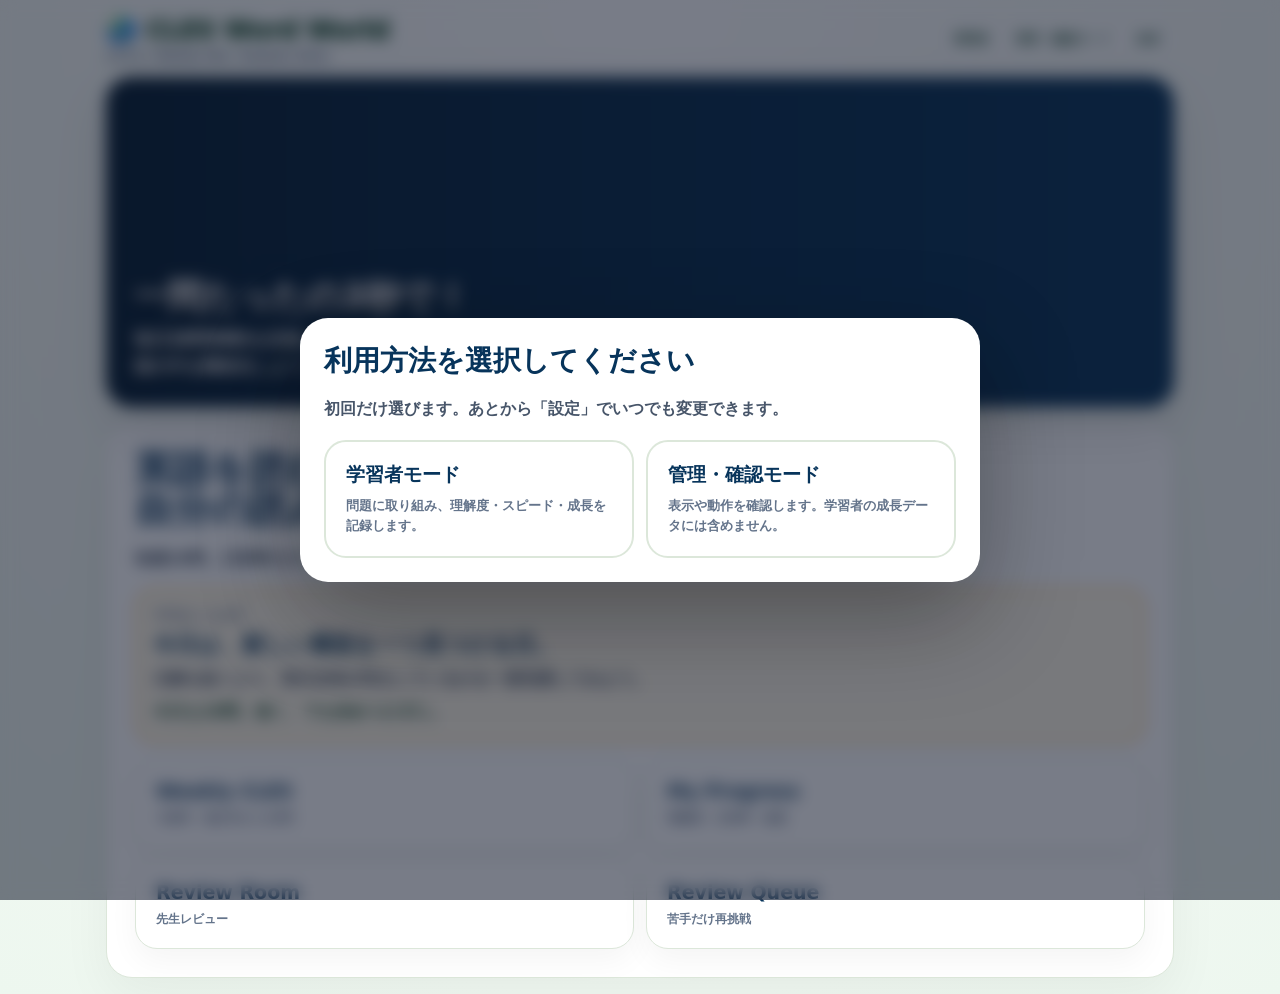
==== commit a8aec88c: "Add files via upload" ====
--- a/index.html
+++ b/index.html
@@ -1,5 +1,59 @@
-<!doctype html><html lang="ja"><head><meta charset="utf-8"><meta name="viewport" content="width=device-width,initial-scale=1"><title>Word World Core 001-003</title><style>
-*{box-sizing:border-box}:root{--bg:#f6faf4;--green:#174a2b;--navy:#07345b;--orange:#fb7c13;--line:#dce7da}body{margin:0;background:var(--bg);color:#102016;font-family:system-ui,-apple-system,"Segoe UI",sans-serif}.app{max-width:1160px;margin:auto;padding:16px 14px 96px}.top{display:flex;justify-content:space-between;gap:10px;align-items:center}.logo{font-size:30px;font-weight:1000;color:var(--green);line-height:1}.logo small{display:block;font-size:13px;color:#64748b;margin-top:4px}.tabs{display:flex;gap:8px;flex-wrap:wrap}.tab{border:0;border-radius:999px;background:white;padding:9px 13px;font-weight:1000;box-shadow:0 8px 18px #0001}.tab.active{background:var(--orange);color:white}.hero{background:linear-gradient(135deg,#10466f,#062d50);color:white;border-radius:24px;padding:18px;margin:14px 0}.hero h1{margin:0;font-size:26px}.hero p{margin:8px 0 0;font-weight:800}.grid{display:grid;grid-template-columns:52% 48%;gap:14px}.card{background:white;border:1px solid var(--line);border-radius:24px;padding:18px;box-shadow:0 10px 28px #00000010}.badge{display:inline-block;border-radius:999px;background:#e9f7ec;color:#166534;padding:6px 10px;font-size:12px;font-weight:1000;margin:2px}.article{font-size:16px;line-height:1.65;white-space:pre-line}.golden{background:#fff8e7;border:2px solid #f2c878;border-radius:22px;padding:18px;text-align:center;font-size:25px;line-height:1.35;font-weight:1000;color:#92400e;margin-bottom:12px;white-space:pre-line}.sectionTitle{font-size:18px;font-weight:1000;margin:8px 0 10px;color:#0f3d25}.flow{background:#f8fff9;border:1px solid #cfe8d2;border-radius:20px;padding:16px;text-align:center;font-size:23px;font-weight:1000;line-height:1.35;white-space:pre-line}.questionType{display:inline-block;background:#eff6ff;color:#1d4ed8;border-radius:999px;padding:6px 10px;font-size:12px;font-weight:1000;margin-top:12px}.question{font-size:21px;font-weight:1000;margin:10px 0}.choices{display:grid;gap:9px}.choice{border:2px solid #d8e7f7;background:#f8fbff;border-radius:16px;padding:12px;text-align:left;font-size:15px;font-weight:900;cursor:pointer}.choice.correct{background:#dcfce7;border-color:#22c55e;color:#166534}.choice.wrong{background:#fee2e2;border-color:#ef4444;color:#991b1b}.note{min-height:46px;background:#fff8e7;border:2px solid #f2c878;border-radius:16px;padding:12px;font-weight:900;margin-top:10px}.reflect{background:#fdf2f8;border:1px solid #fbcfe8;border-radius:18px;padding:14px;margin-top:12px;font-weight:900}.memory{background:#07345b;color:white;border-radius:22px;padding:16px;margin-top:14px;text-align:center}.memory .label{font-size:12px;color:#cfe8ff;font-weight:900}.memory .text{font-size:23px;font-weight:1000;white-space:pre-line;margin-top:6px}.footer{position:fixed;left:0;right:0;bottom:0;background:linear-gradient(transparent,var(--bg) 25%);padding:28px 14px 12px}.nav{max-width:1160px;margin:auto;display:grid;grid-template-columns:1fr 1fr;gap:10px}.nav button{border:0;border-radius:22px;padding:14px;font-size:16px;font-weight:1000}.secondary{background:#e5e7eb}.primary{background:var(--green);color:white}@media(max-width:850px){.grid{grid-template-columns:1fr}.golden{font-size:21px}.flow{font-size:19px}.article{font-size:15px}.hero h1{font-size:22px}}
-</style></head><body><div class="app"><div class="top"><div class="logo">🌏 Word World<small>Core 001〜003 / TED風 × 共テ8割</small></div><div class="tabs" id="tabs"></div></div><section class="hero"><h1 id="title"></h1><p id="theme"></p></section><div class="grid"><section class="card"><div id="meta"></div><div class="sectionTitle">Reading</div><div class="article" id="article"></div></section><section class="card"><div class="golden" id="golden"></div><div class="sectionTitle">🦉 Flow Arrow</div><div class="flow" id="flow"></div><span class="questionType" id="questionType"></span><div class="question" id="question"></div><div class="choices" id="choices"></div><div class="note" id="note">答えではなく、流れを見よう。</div><div class="reflect" id="reflection"></div><div class="memory"><div class="label">🧠 What remains?</div><div class="text" id="memory"></div></div></section></div></div><div class="footer"><div class="nav"><button class="secondary" id="prev">前へ</button><button class="primary" id="next">次へ</button></div></div><script>
-let units=[],idx=0,logs=[];const E=x=>document.getElementById(x);fetch('units.json',{cache:'no-store'}).then(r=>r.json()).then(d=>{units=d.units;logs=JSON.parse(localStorage.ww_core_logs||'[]');init();render();});function init(){units.forEach((u,i)=>{let b=document.createElement('button');b.className='tab';b.textContent='#'+u.id;b.onclick=()=>{idx=i;render()};E('tabs').appendChild(b)});E('prev').onclick=()=>{idx=(idx-1+units.length)%units.length;render()};E('next').onclick=()=>{idx=(idx+1)%units.length;render()};}function render(){const u=units[idx];[...document.querySelectorAll('.tab')].forEach((b,i)=>b.classList.toggle('active',i===idx));E('title').textContent=u.emoji+' '+u.id+' '+u.title;E('theme').textContent=u.theme;E('meta').innerHTML='<span class="badge">'+u.type+'</span><span class="badge">'+u.structure+'</span>';E('article').textContent=u.article;E('golden').textContent=u.golden;E('flow').textContent=u.arrow;E('questionType').textContent=u.qt;E('question').textContent=u.q;E('choices').innerHTML='';u.choices.forEach((c,i)=>{let b=document.createElement('button');b.className='choice';b.textContent=c;b.onclick=()=>answer(i,b);E('choices').appendChild(b)});E('note').textContent='答えではなく、流れを見よう。';E('reflection').textContent='Reflection: '+u.reflection;E('memory').textContent=u.golden;}function answer(i,btn){const u=units[idx];const ok=i===u.a;[...E('choices').children].forEach((b,n)=>{b.disabled=true;if(n===u.a)b.classList.add('correct')});if(!ok)btn.classList.add('wrong');logs.push({unitId:u.id,questionType:u.qt,response:i,accuracy:ok,timestamp:new Date().toISOString()});localStorage.ww_core_logs=JSON.stringify(logs);E('note').textContent=ok?'OK。本文→Flow→Golden Sentence がつながっています。':'もう一歩。選択肢より先にFlowを確認しよう。';}
-</script></body></html>+<!doctype html><html lang="ja"><head><meta charset="utf-8"><meta name="viewport" content="width=device-width,initial-scale=1"><title>CLES Word World v1.5.0</title><style>
+*{box-sizing:border-box}:root{--bg:#f6faf5;--ink:#102016;--muted:#64748b;--green:#174a2b;--navy:#07345b;--orange:#fb7c13;--line:#dce7da;--soft:#fff8e7}body{margin:0;background:radial-gradient(circle at top,#fff 0,#f6faf5 52%,#edf7ef 100%);font-family:system-ui,-apple-system,"Segoe UI",sans-serif;color:var(--ink)}button{font:inherit}.app{min-height:100vh;max-width:1100px;margin:0 auto;padding:16px}.topbar{display:flex;justify-content:space-between;align-items:center;gap:12px;margin-bottom:14px}.logo{font-size:25px;font-weight:1000;color:var(--green)}.logo small{display:block;color:var(--muted);font-size:11px;margin-top:5px}.chip{background:#fff;border:1px solid var(--line);border-radius:999px;padding:8px 12px;font-size:12px;font-weight:1000;color:var(--green)}.screen{display:none}.screen.active{display:block}.hero,.card,.questionCard{background:#fff;border:1px solid var(--line);border-radius:26px;box-shadow:0 18px 50px #0000000d}.hero{padding:28px}.hero h1{font-size:38px;line-height:1.05;color:var(--navy);margin:0 0 12px}.hero p{line-height:1.65;color:#334155;font-weight:800}.menu,.grid{display:grid;grid-template-columns:repeat(2,1fr);gap:12px;margin-top:16px}.menuBtn{border:0;border-radius:22px;padding:20px;background:#fff;border:1px solid var(--line);text-align:left;box-shadow:0 12px 30px #0000000b;cursor:pointer}.menuBtn b{display:block;font-size:19px;color:var(--navy);margin-bottom:5px}.menuBtn span,.small{font-size:12px;color:var(--muted);font-weight:800}.sectionTitle{display:flex;justify-content:space-between;align-items:center;margin:8px 0 14px}.sectionTitle h2{margin:0;color:var(--navy)}.card{padding:18px}.btn{border:0;border-radius:16px;padding:11px 15px;font-weight:1000;cursor:pointer}.primary{background:var(--green);color:#fff}.secondary{background:#e5e7eb;color:#334155}.outline{background:#fff;border:1px solid var(--line);color:var(--green)}.profileSelect{display:flex;gap:8px;flex-wrap:wrap}.profileSelect button.active{background:var(--green);color:#fff}.weekActions{display:flex;gap:8px;margin-top:12px}.statsGrid{display:grid;grid-template-columns:repeat(4,1fr);gap:10px}.stat{background:#f8fafc;border:1px solid #e2e8f0;border-radius:18px;padding:14px;text-align:center}.stat b{display:block;font-size:26px;color:var(--green)}.progressRows{display:grid;gap:10px;margin-top:12px}.progressRow{background:#f8fafc;border:1px solid #e2e8f0;border-radius:16px;padding:12px}.progressRowTop{display:flex;justify-content:space-between;font-size:13px;font-weight:1000}.meter{height:10px;background:#e5e7eb;border-radius:999px;overflow:hidden;margin-top:8px}.fill{height:100%;background:linear-gradient(90deg,var(--green),#4f9b68)}.reviewBox{background:#eff6ff;border:2px solid #bfdbfe;color:#1e3a8a;border-radius:18px;padding:16px;line-height:1.65;font-weight:900}.warnBox{background:#fff7ed;border:2px solid #fdba74;color:#9a3412;border-radius:18px;padding:16px;line-height:1.65;font-weight:900;margin-top:12px}.questionCard{padding:22px}.questionCard h2{color:var(--navy)}.sentence{background:var(--soft);border:2px solid #f2c878;border-radius:20px;padding:18px;font-size:27px;line-height:1.5;font-weight:950}.jp{margin-top:10px;border-top:1px dashed #e5c36c;padding-top:10px;color:#475569;font-size:15px}.choices{display:grid;grid-template-columns:repeat(4,1fr);gap:9px;margin-top:12px}.choice{border:2px solid #dbe3df;background:#fff;border-radius:17px;padding:13px;font-weight:1000;cursor:pointer}.choice.correct{background:#dcfce7;border-color:#22c55e;color:#166534}.choice.wrong{background:#fee2e2;border-color:#ef4444;color:#991b1b}.timer{background:#fff;border:1px solid var(--line);border-radius:18px;padding:12px;margin-top:12px}.timerTop{display:flex;justify-content:space-between;font-weight:1000}.bar{height:10px;background:#e5e7eb;border-radius:999px;overflow:hidden;margin-top:8px}.barInner{height:100%;background:var(--orange);width:100%}.feedback{border-radius:20px;padding:16px;line-height:1.65;font-weight:900;margin-top:12px}.feedback.ok{background:#ecfdf5;border:2px solid #86efac;color:#065f46}.feedback.ng{background:#fff1f2;border:2px solid #fda4af;color:#9f1239}.footerNav{display:flex;justify-content:space-between;gap:8px;margin-top:14px;align-items:center}.hidden{display:none!important}
+.heroBanner{position:relative;min-height:330px;border-radius:26px;overflow:hidden;background:#07345b center/cover no-repeat;box-shadow:0 18px 50px #00000020;margin-bottom:14px}.heroBanner:after{content:"";position:absolute;inset:0;background:linear-gradient(90deg,rgba(3,20,34,.78),rgba(3,20,34,.30) 58%,rgba(3,20,34,.08))}.heroOverlay{position:relative;z-index:1;min-height:330px;padding:28px;display:flex;flex-direction:column;justify-content:flex-end;color:#fff}.heroOverlay h1{font-size:34px;line-height:1.15;margin:0 0 10px;text-shadow:0 3px 10px #000}.heroOverlay p{margin:0;font-size:17px;font-weight:1000;line-height:1.55;text-shadow:0 2px 8px #000}.todayCard{background:#fff8e7;border:2px solid #f2c878;border-radius:20px;padding:16px;margin:14px 0}.todayCard small{display:block;color:#64748b;font-weight:1000;margin-bottom:6px}.todayCard h3{margin:0 0 7px;color:#07345b;font-size:22px}.todayCard p{margin:0;line-height:1.55;font-weight:900;color:#334155}.todayCles{margin-top:8px!important;color:#174a2b!important}.weekThumb{width:100%;aspect-ratio:16/7;border-radius:16px;object-fit:cover;margin-bottom:12px;background:#e2e8f0}
+@media(max-width:760px){.menu,.grid,.statsGrid{grid-template-columns:1fr}.hero h1{font-size:30px}.choices{grid-template-columns:repeat(2,1fr)}.sentence{font-size:20px}.app{padding:10px}}
+
+.settingsBtn{border:1px solid var(--line);background:#fff;border-radius:999px;padding:8px 12px;font-size:12px;font-weight:1000;color:var(--green);cursor:pointer}
+.roleGate{position:fixed;inset:0;background:rgba(15,23,42,.56);backdrop-filter:blur(8px);display:none;align-items:center;justify-content:center;padding:18px;z-index:100}
+.roleGate.show{display:flex}.rolePanel{width:min(680px,100%);background:#fff;border-radius:28px;padding:24px;box-shadow:0 35px 100px #0005}.rolePanel h2{margin:0 0 8px;color:var(--navy);font-size:28px}.rolePanel>p{color:#475569;font-weight:800;line-height:1.6}.roleChoices{display:grid;grid-template-columns:1fr 1fr;gap:12px;margin-top:18px}.roleCard{border:2px solid var(--line);background:#fff;border-radius:22px;padding:20px;text-align:left;cursor:pointer}.roleCard:hover,.roleCard.selected{border-color:#4f9b68;background:#f0fdf4}.roleCard b{display:block;color:var(--navy);font-size:19px;margin-bottom:7px}.roleCard span{color:#64748b;font-size:13px;font-weight:800;line-height:1.5}.settingsGrid{display:grid;gap:14px}.field label{display:block;font-weight:1000;color:#334155;margin-bottom:6px}.field input{width:100%;border:2px solid var(--line);border-radius:14px;padding:12px;font-size:16px}.modeOption{display:grid;grid-template-columns:1fr 1fr;gap:10px}.modeOption button.active{background:var(--green);color:#fff;border-color:var(--green)}
+@media(max-width:760px){.roleChoices,.modeOption{grid-template-columns:1fr}}
+.hintActions{display:flex;gap:8px;flex-wrap:wrap;margin-top:12px}.hintPanel{margin-top:10px;background:#f8fafc;border:2px solid #cbd5e1;border-radius:18px;padding:14px;line-height:1.6;color:#334155;font-weight:850}.relationFrame{display:grid;grid-template-columns:1fr auto 1fr;gap:10px;align-items:center;margin:12px 0}.relationFrame span{background:#fff;border:1px solid #dbe3df;border-radius:14px;padding:10px}.relationFrame strong{display:grid;place-items:center;width:38px;height:38px;border-radius:999px;background:#fff3df;color:#fb7c13;font-size:22px}.keywordHighlight{color:#fb7c13;background:#fff3df;border-radius:8px;padding:0 5px}.choice:disabled{cursor:default}.questionCard .jp{opacity:.88}@media(max-width:760px){.relationFrame{grid-template-columns:1fr}.relationFrame strong{margin:auto;transform:rotate(90deg)}}
+</style></head><body><div class="app"><header class="topbar"><div class="logo">🌏 CLES Word World<small>v1.5.1 / Weekly Site / Relation Hints</small></div><div class="userbox"><span class="chip" id="activeUserChip"></span><span class="chip" id="modeChip"></span><button class="settingsBtn" id="openSettings">設定</button></div></header>
+<section id="homeScreen" class="screen active">
+<div class="heroBanner" style="background-image:url('assets/header/default.jpeg')">
+  <div class="heroOverlay">
+    <h1>一問たったの3秒で！</h1>
+    <p>毎日10問30秒を目指して<br>頭の中を構造化しよう！</p>
+  </div>
+</div>
+<div class="hero"><h1>英語を読む。<br>自分の読み方も見る。</h1><p>毎週10問。正答率だけでなく、スピード・理解度・迷い方まで記録します。まずは一人の成功から始めます。</p>
+    <div class="todayCard"><small>今日はこんな日</small><h3 id="todayTitle">読み込み中...</h3><p id="todayMessage"></p><p class="todayCles" id="todayClesMessage"></p></div><div class="menu"><button class="menuBtn" data-screen="weeklyScreen"><b>Weekly CLES</b><span>今週号・過去号から10問</span></button><button class="menuBtn" data-screen="progressScreen"><b>My Progress</b><span>理解度・正答率・速度</span></button><button class="menuBtn" data-screen="reviewScreen"><b>Review Room</b><span>先生レビュー</span></button><button class="menuBtn" data-screen="reviewQueueScreen"><b>Review Queue</b><span>苦手だけ再挑戦</span></button></div></div></section>
+<section id="weeklyScreen" class="screen"><div class="sectionTitle"><h2>Weekly CLES</h2><button class="btn secondary" data-screen="homeScreen">ホーム</button></div><div id="weekGrid" class="grid"></div></section>
+<section id="progressScreen" class="screen"><div class="sectionTitle"><h2>My Progress</h2><button class="btn secondary" data-screen="homeScreen">ホーム</button></div><div class="card"><div id="statsGrid" class="statsGrid"></div><div id="functionProgress" class="progressRows"></div></div></section>
+<section id="reviewScreen" class="screen"><div class="sectionTitle"><h2>Review Room</h2><button class="btn secondary" data-screen="homeScreen">ホーム</button></div><div class="card"><div id="reviewText" class="reviewBox"></div><div id="reviewWarning" class="warnBox"></div></div></section>
+<section id="reviewQueueScreen" class="screen"><div class="sectionTitle"><h2>Review Queue</h2><button class="btn secondary" data-screen="homeScreen">ホーム</button></div><div class="card"><p id="queueDescription"></p><button id="startReviewQueue" class="btn primary">苦手10問を開始</button></div></section>
+
+<section id="settingsScreen" class="screen"><div class="sectionTitle"><h2>設定</h2><button class="btn secondary" data-screen="homeScreen">ホーム</button></div><div class="card settingsGrid">
+  <div class="field"><label for="learnerName">表示名</label><input id="learnerName" maxlength="30" placeholder="学習者"></div>
+  <div class="field"><label>利用モード</label><div class="modeOption"><button class="btn outline" data-settings-profile="learner">学習者モード</button><button class="btn outline" data-settings-profile="developer">管理・確認モード</button></div></div>
+  <div class="small">学習者モードのログだけが、理解度・成長・先生レビューに集計されます。管理・確認モードは動作確認用として分離されます。</div>
+  <div class="field"><label>学習データ</label>
+    <div class="profileSelect">
+      <button class="btn outline" id="backupLogs">バックアップ</button>
+      <button class="btn outline" id="restoreLogs">JSONから復元</button>
+      <button class="btn outline" id="archiveLogs">アーカイブ作成</button>
+      <button class="btn outline" id="showLogStats">ログ統計</button>
+      <input id="restoreFile" class="hidden" type="file" accept=".json,application/json">
+    </div>
+    <div class="small" id="logStatus">ログ件数を確認中...</div>
+  </div>
+  <details class="field">
+    <summary><b>詳細設定</b></summary>
+    <div class="small" style="margin:10px 0">削除は通常使いません。まずバックアップまたはアーカイブしてください。</div>
+    <div class="profileSelect">
+      <button class="btn secondary" id="clearTestLogs">管理・確認ログだけ消去</button>
+      <button class="btn secondary" id="clearLearnerLogs">学習ログを初期化</button>
+    </div>
+  </details>
+  <button class="btn primary" id="saveSettings">設定を保存</button>
+</div></section>
+<section id="learnScreen" class="screen"><div class="sectionTitle"><h2 id="learnTitle"></h2><button id="quitLearning" class="btn secondary">途中終了</button></div><div class="questionCard"><div class="small" id="questionMeta"></div><h2 id="questionTitle"></h2><div class="sentence" id="sentence"></div></div><div class="timer"><div class="timerTop"><span>認識時間</span><span><b id="timeText">10.0</b>秒</span></div><div class="bar"><div id="timeBar" class="barInner"></div></div></div><div class="hintActions"><button class="btn outline" id="hint1Btn">ヒント1｜関係を見る</button><button class="btn outline hidden" id="hint2Btn">ヒント2｜キーワードを見る</button></div><div id="hintPanel" class="hintPanel hidden"></div><div id="choices" class="choices"></div><div id="feedback" class="feedback hidden"></div><div class="footerNav"><button class="btn secondary" id="previousQuestion">前へ</button><span class="chip" id="questionCounter">1/10</span><button class="btn primary" id="nextQuestion">次へ</button></div></section></div>
+<div class="roleGate" id="roleGate"><div class="rolePanel">
+  <h2>利用方法を選択してください</h2>
+  <p>初回だけ選びます。あとから「設定」でいつでも変更できます。</p>
+  <div class="roleChoices">
+    <button class="roleCard" data-gate-profile="learner"><b>学習者モード</b><span>問題に取り組み、理解度・スピード・成長を記録します。</span></button>
+    <button class="roleCard" data-gate-profile="developer"><b>管理・確認モード</b><span>表示や動作を確認します。学習者の成長データには含めません。</span></button>
+  </div>
+</div></div>
+<script src="storage_manager.js"></script><script src="app.js"></script></body></html>
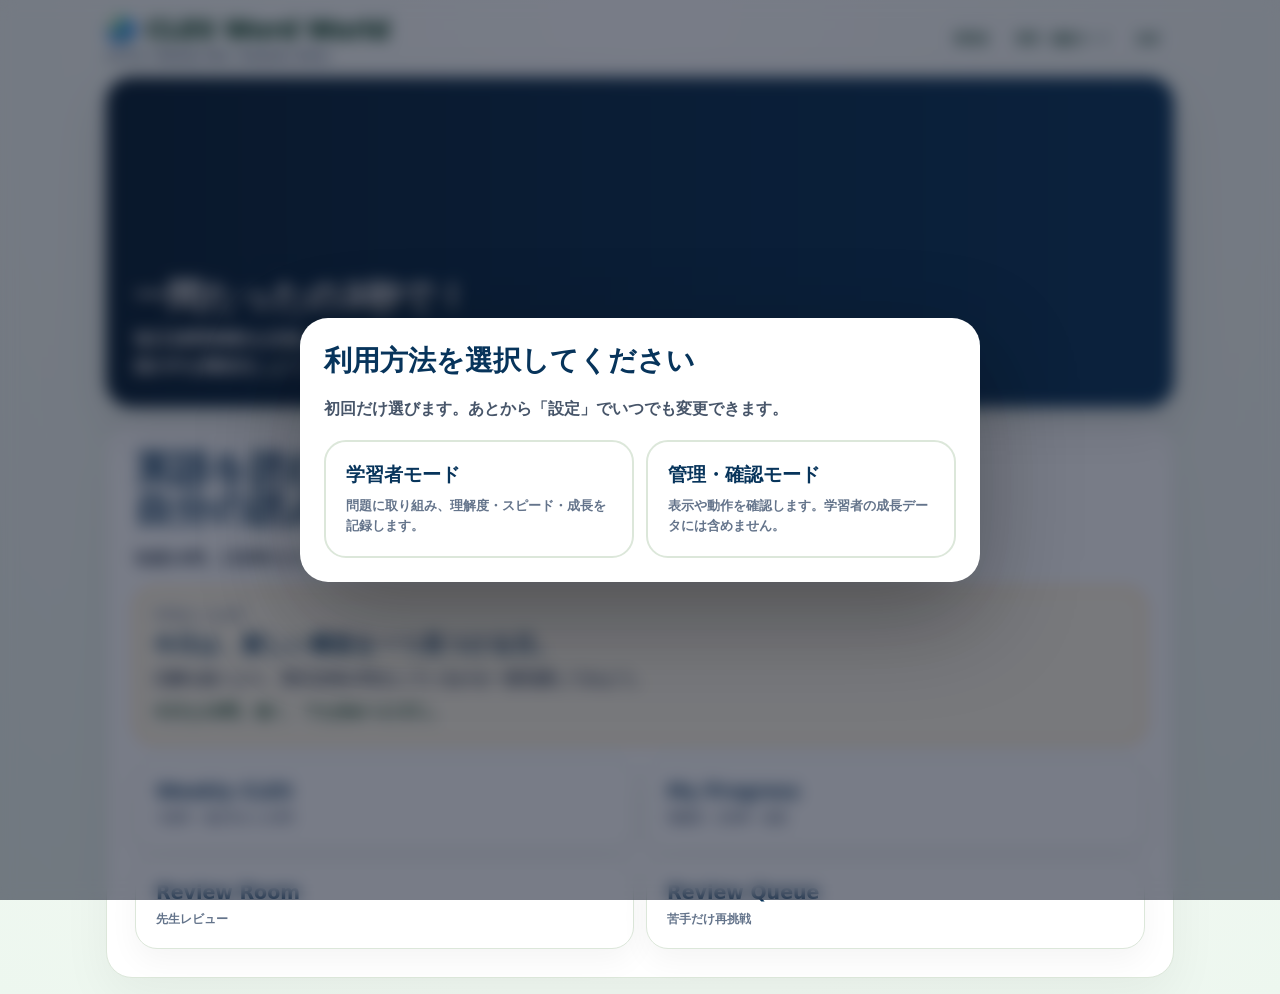
==== commit 55e2736d: "Add files via upload" ====
--- a/index.html
+++ b/index.html
@@ -8,7 +8,7 @@
 .roleGate.show{display:flex}.rolePanel{width:min(680px,100%);background:#fff;border-radius:28px;padding:24px;box-shadow:0 35px 100px #0005}.rolePanel h2{margin:0 0 8px;color:var(--navy);font-size:28px}.rolePanel>p{color:#475569;font-weight:800;line-height:1.6}.roleChoices{display:grid;grid-template-columns:1fr 1fr;gap:12px;margin-top:18px}.roleCard{border:2px solid var(--line);background:#fff;border-radius:22px;padding:20px;text-align:left;cursor:pointer}.roleCard:hover,.roleCard.selected{border-color:#4f9b68;background:#f0fdf4}.roleCard b{display:block;color:var(--navy);font-size:19px;margin-bottom:7px}.roleCard span{color:#64748b;font-size:13px;font-weight:800;line-height:1.5}.settingsGrid{display:grid;gap:14px}.field label{display:block;font-weight:1000;color:#334155;margin-bottom:6px}.field input{width:100%;border:2px solid var(--line);border-radius:14px;padding:12px;font-size:16px}.modeOption{display:grid;grid-template-columns:1fr 1fr;gap:10px}.modeOption button.active{background:var(--green);color:#fff;border-color:var(--green)}
 @media(max-width:760px){.roleChoices,.modeOption{grid-template-columns:1fr}}
 .hintActions{display:flex;gap:8px;flex-wrap:wrap;margin-top:12px}.hintPanel{margin-top:10px;background:#f8fafc;border:2px solid #cbd5e1;border-radius:18px;padding:14px;line-height:1.6;color:#334155;font-weight:850}.relationFrame{display:grid;grid-template-columns:1fr auto 1fr;gap:10px;align-items:center;margin:12px 0}.relationFrame span{background:#fff;border:1px solid #dbe3df;border-radius:14px;padding:10px}.relationFrame strong{display:grid;place-items:center;width:38px;height:38px;border-radius:999px;background:#fff3df;color:#fb7c13;font-size:22px}.keywordHighlight{color:#fb7c13;background:#fff3df;border-radius:8px;padding:0 5px}.choice:disabled{cursor:default}.questionCard .jp{opacity:.88}@media(max-width:760px){.relationFrame{grid-template-columns:1fr}.relationFrame strong{margin:auto;transform:rotate(90deg)}}
-</style></head><body><div class="app"><header class="topbar"><div class="logo">🌏 CLES Word World<small>v1.5.1 / Weekly Site / Relation Hints</small></div><div class="userbox"><span class="chip" id="activeUserChip"></span><span class="chip" id="modeChip"></span><button class="settingsBtn" id="openSettings">設定</button></div></header>
+</style></head><body><div class="app"><header class="topbar"><div class="logo">🌏 CLES Word World<small>v1.5.2 / Weekly Site / Relation Hints</small></div><div class="userbox"><span class="chip" id="activeUserChip"></span><span class="chip" id="modeChip"></span><button class="settingsBtn" id="openSettings">設定</button></div></header>
 <section id="homeScreen" class="screen active">
 <div class="heroBanner" style="background-image:url('assets/header/default.jpeg')">
   <div class="heroOverlay">
@@ -20,7 +20,7 @@
     <div class="todayCard"><small>今日はこんな日</small><h3 id="todayTitle">読み込み中...</h3><p id="todayMessage"></p><p class="todayCles" id="todayClesMessage"></p></div><div class="menu"><button class="menuBtn" data-screen="weeklyScreen"><b>Weekly CLES</b><span>今週号・過去号から10問</span></button><button class="menuBtn" data-screen="progressScreen"><b>My Progress</b><span>理解度・正答率・速度</span></button><button class="menuBtn" data-screen="reviewScreen"><b>Review Room</b><span>先生レビュー</span></button><button class="menuBtn" data-screen="reviewQueueScreen"><b>Review Queue</b><span>苦手だけ再挑戦</span></button></div></div></section>
 <section id="weeklyScreen" class="screen"><div class="sectionTitle"><h2>Weekly CLES</h2><button class="btn secondary" data-screen="homeScreen">ホーム</button></div><div id="weekGrid" class="grid"></div></section>
 <section id="progressScreen" class="screen"><div class="sectionTitle"><h2>My Progress</h2><button class="btn secondary" data-screen="homeScreen">ホーム</button></div><div class="card"><div id="statsGrid" class="statsGrid"></div><div id="functionProgress" class="progressRows"></div></div></section>
-<section id="reviewScreen" class="screen"><div class="sectionTitle"><h2>Review Room</h2><button class="btn secondary" data-screen="homeScreen">ホーム</button></div><div class="card"><div id="reviewText" class="reviewBox"></div><div id="reviewWarning" class="warnBox"></div></div></section>
+<section id="reviewScreen" class="screen"><div class="sectionTitle"><h2>Review Room</h2><button class="btn secondary" data-screen="homeScreen">ホーム</button></div><div class="card"><div id="reviewText" class="reviewBox"></div><div id="reviewWarning" class="warnBox"></div><div id="reviewNextActions" style="display:flex;justify-content:flex-end;gap:10px;flex-wrap:wrap;margin-top:16px"><button id="startNextTen" class="btn primary">次の10問へ →</button><button class="btn secondary" data-screen="homeScreen">今日はここまで</button></div></div></section>
 <section id="reviewQueueScreen" class="screen"><div class="sectionTitle"><h2>Review Queue</h2><button class="btn secondary" data-screen="homeScreen">ホーム</button></div><div class="card"><p id="queueDescription"></p><button id="startReviewQueue" class="btn primary">苦手10問を開始</button></div></section>
 
 <section id="settingsScreen" class="screen"><div class="sectionTitle"><h2>設定</h2><button class="btn secondary" data-screen="homeScreen">ホーム</button></div><div class="card settingsGrid">
